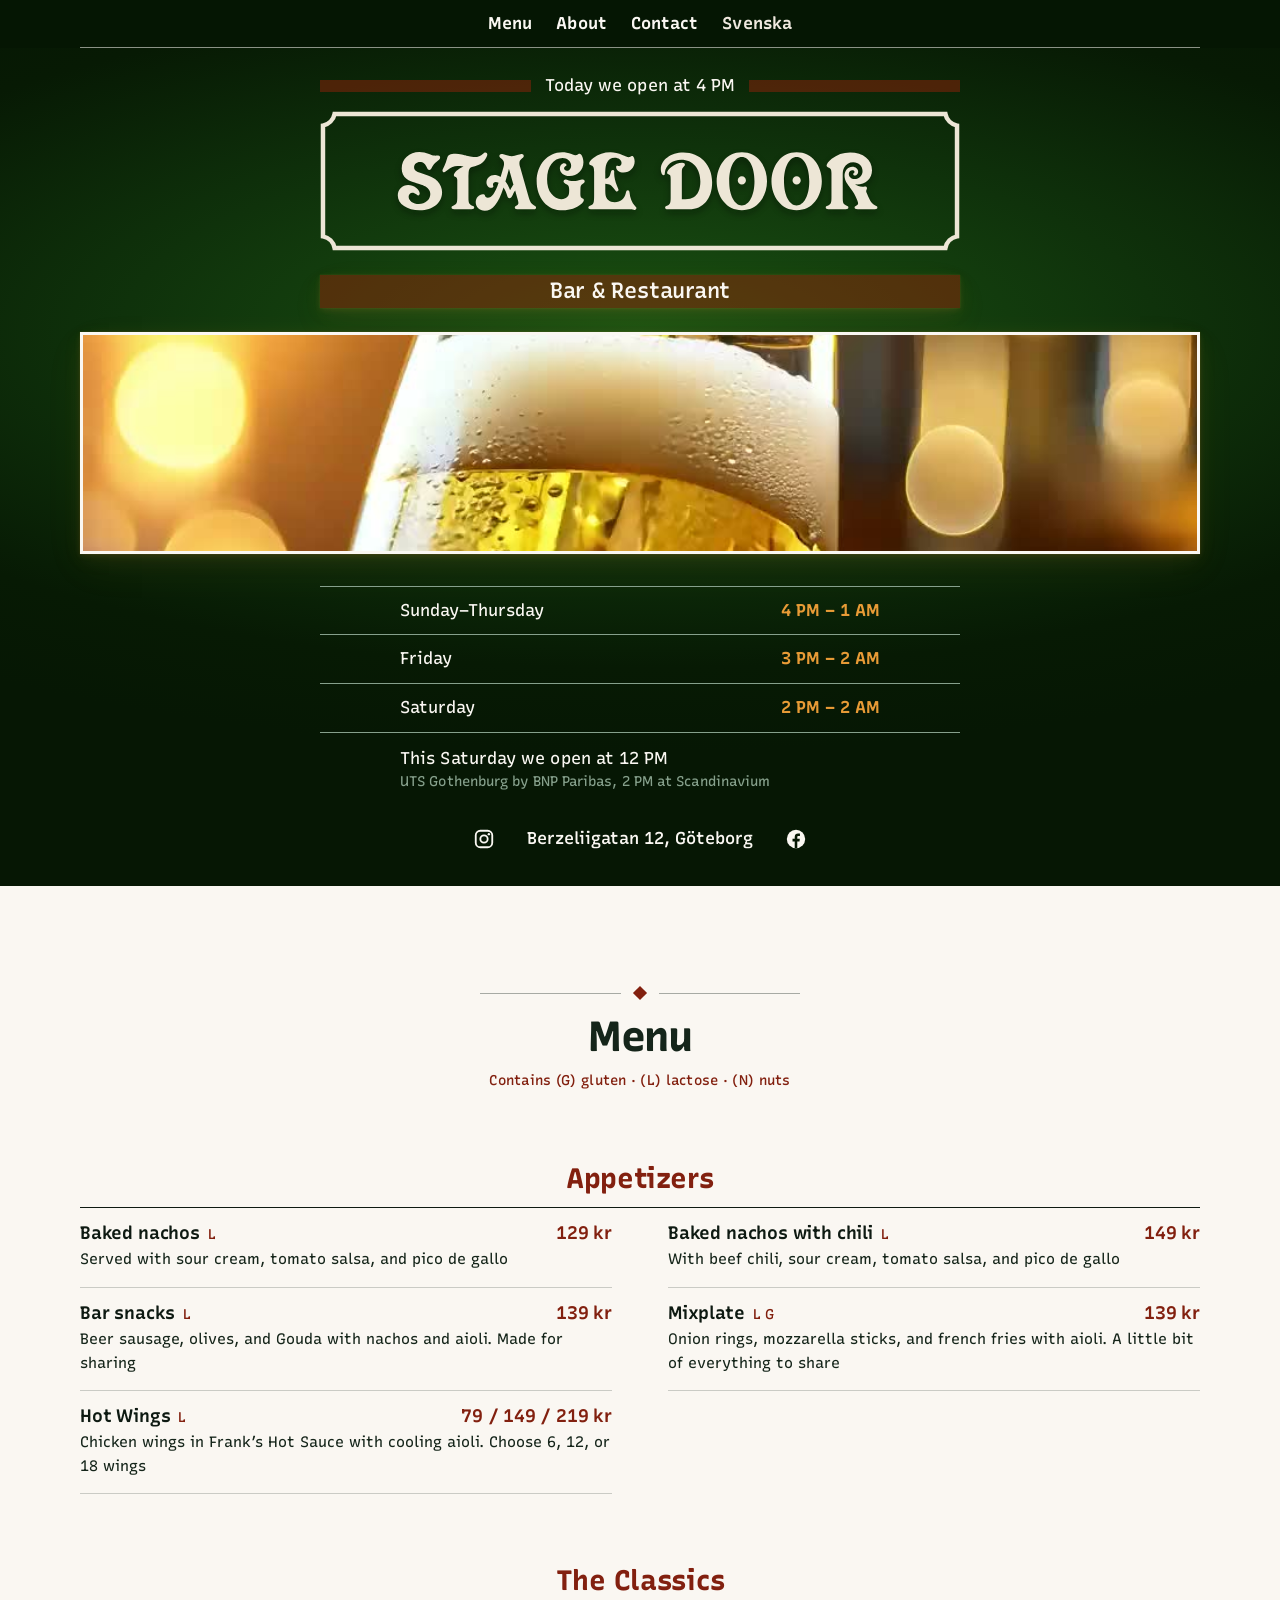
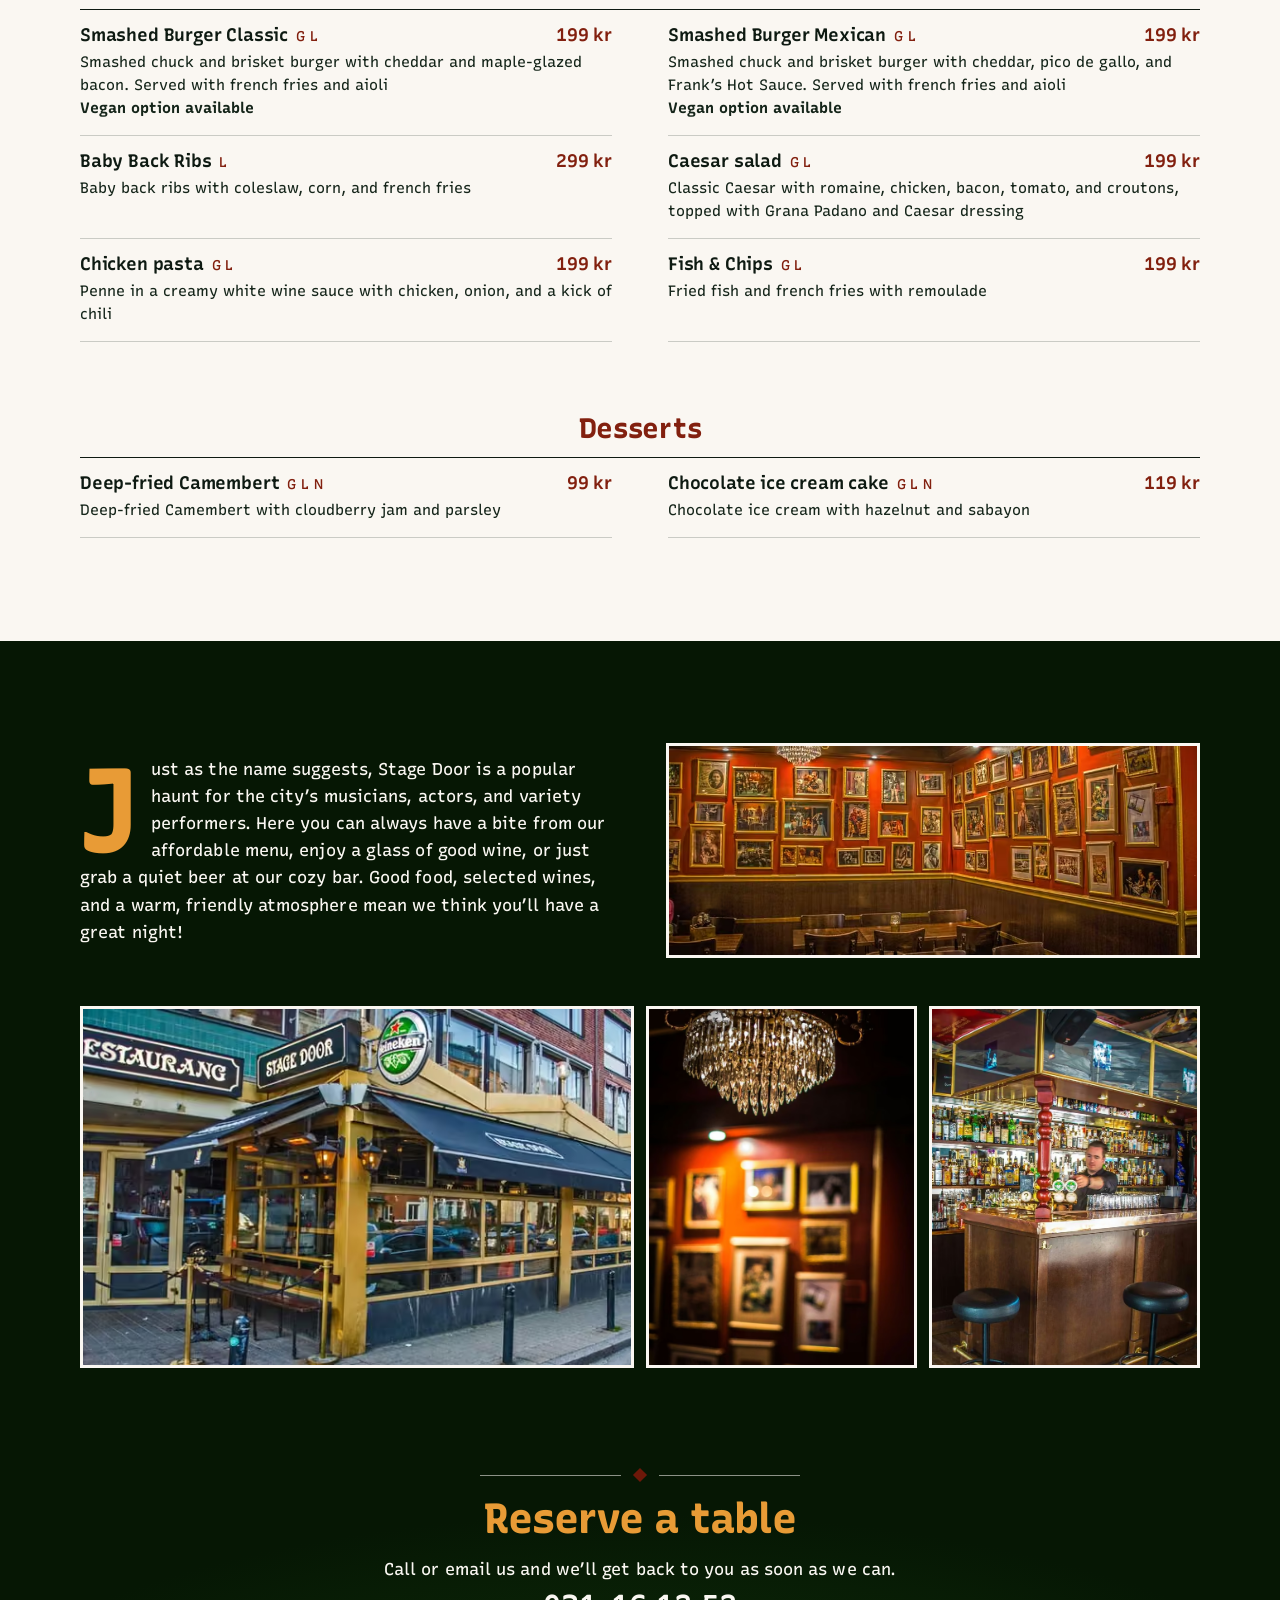
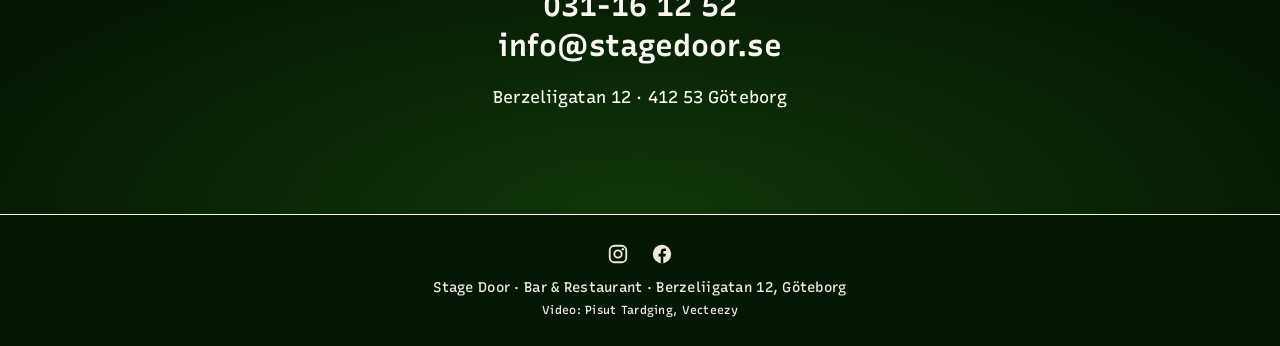
==== en.html @ 1620e903 "Engelsk version, fast menyrad och menyändringar - en.html på amerikansk engelska, byggd från index.h" ====
<!doctype html>
<html lang="en">
<head>
<meta charset="utf-8">
<meta name="viewport" content="width=device-width, initial-scale=1">
<title>Stage Door – Bar & restaurant on Berzeliigatan 12, Gothenburg</title>
<meta name="description" content="Bar and restaurant on Berzeliigatan 12 in Gothenburg. Good food from an affordable menu, selected wines, and a quiet beer at the bar. Open every day, earlier during major events.">
<link rel="canonical" href="https://joachimjohansson.github.io/stage/en.html">
<link rel="alternate" hreflang="sv" href="https://joachimjohansson.github.io/stage/">
<link rel="alternate" hreflang="en" href="https://joachimjohansson.github.io/stage/en.html">
<meta name="theme-color" content="#061704">
<link rel="icon" type="image/png" sizes="32x32" href="ikoner/favicon-32.png">
<link rel="icon" type="image/png" sizes="48x48" href="ikoner/favicon-48.png">
<link rel="apple-touch-icon" href="ikoner/apple-touch-icon.png">
<link rel="manifest" href="site.webmanifest">
<meta property="og:type" content="website">
<meta property="og:locale" content="en_US">
<meta property="og:site_name" content="Stage Door">
<meta property="og:title" content="Stage Door – Bar & restaurant on Berzeliigatan 12, Gothenburg">
<meta property="og:description" content="Good food, selected wines, and a warm, friendly atmosphere. Open every day.">
<meta property="og:url" content="https://joachimjohansson.github.io/stage/en.html">
<meta property="og:image" content="https://joachimjohansson.github.io/stage/original/bilder/untitled-hdr2.jpg">
<meta property="og:image:width" content="1200">
<meta property="og:image:height" content="476">
<meta name="twitter:card" content="summary_large_image">
<script type="application/ld+json">
{"@context":"https://schema.org","@type":["BarOrPub","Restaurant"],"name":"Stage Door","url":"https://joachimjohansson.github.io/stage/","image":"https://joachimjohansson.github.io/stage/original/bilder/untitled-hdr2.jpg","telephone":"+46 31 16 12 52","sameAs":["https://www.instagram.com/stagedoorgbg/","https://www.facebook.com/profile.php?id=100066785814787"],"email":"info@stagedoor.se","hasMenu":"https://joachimjohansson.github.io/stage/#meny","acceptsReservations":true,
"address":{"@type":"PostalAddress","streetAddress":"Berzeliigatan 12","postalCode":"412 53","addressLocality":"Göteborg","addressCountry":"SE"},
"openingHoursSpecification":[{"@type":"OpeningHoursSpecification","dayOfWeek":["Sunday","Monday","Tuesday","Wednesday","Thursday"],"opens":"16:00","closes":"01:00"},{"@type":"OpeningHoursSpecification","dayOfWeek":"Friday","opens":"15:00","closes":"02:00"},{"@type":"OpeningHoursSpecification","dayOfWeek":"Saturday","opens":"14:00","closes":"02:00"}]}
</script>
<link rel="preconnect" href="https://fonts.googleapis.com">
<link rel="preconnect" href="https://fonts.gstatic.com" crossorigin>
<link href="https://fonts.googleapis.com/css2?family=Recursive:slnt,wght,CASL@-15..0,300..1000,0..1&display=swap" rel="stylesheet">
<link rel="stylesheet" href="style.css">
</head>
<body>
<header class="topp"><div class="wrap"><nav aria-label="Main menu"><a href="#meny">Menu</a><a href="#scenen">About</a><a href="#kassan">Contact</a><a class="sprak" href="./" lang="sv" hreflang="sv">Svenska</a></nav></div></header>
<main>
  <div class="poster">
    <div class="bubblor" aria-hidden="true"></div>
    <div class="wrap">
      <p class="tonight" id="tonight" role="status">Open tonight</p>
      <h1 class="logo"><svg viewBox="0 0 430 94" role="img" aria-label="Stage Door"><!-- Ramen ritad efter originalets mått: 3 px linje, 2 px in från kanten, hörnen urgröpta med radie 10 från hörnpunkten. Orden står på originalets x-lägen 51 och 229. --><defs><filter id="logo-mjuk" x="-20%" y="-40%" width="140%" height="180%"><feGaussianBlur stdDeviation="2.5"/></filter><path id="logo-ram" d="M9.8 2H420.2A10 10 0 0 0 428 9.8V84.2A10 10 0 0 0 420.2 92H9.8A10 10 0 0 0 2 84.2V9.8A10 10 0 0 0 9.8 2Z"/><path id="logo-bokstaver" d="M82.03 54.64C82.03 51.83 80.94 49.14 78.99 47.13C77.21 45.3 75.09 44.09 71.07 42.83L67.23 41.57C64.25 40.59 63.22 39.62 63.22 37.84C63.22 35.83 64.88 34.29 67.06 34.29C69.41 34.29 70.84 35.55 72.05 38.53C72.39 39.33 72.74 39.56 73.48 39.56C74.17 39.56 74.46 39.33 74.91 38.53C75.89 36.46 76.86 35.2 78.36 34.06L79.96 32.74C80.48 32.28 80.71 31.88 80.71 31.36C80.71 30.5 80.19 29.93 79.45 29.93C79.22 29.93 78.87 29.98 78.53 29.98C78.13 30.04 77.78 30.04 77.44 30.04C76.12 30.04 76 30.04 73.25 28.95C71.24 28.15 68.84 27.63 66.77 27.63C60 27.63 54.9 32.34 54.9 38.59C54.9 41.51 55.93 43.86 58.05 45.53C59.43 46.62 61.21 47.42 64.94 48.51C68.38 49.48 69.75 50.06 71.19 50.92C73.02 52.06 74.11 53.78 74.11 55.73C74.11 59.46 70.67 62.5 66.43 62.5C62.58 62.5 59.55 60.32 59.55 57.57C59.55 56.08 60.63 54.87 62.07 54.87C62.93 54.87 63.85 55.28 64.71 55.91C65.68 56.65 65.74 56.71 66.08 56.71C66.6 56.71 67 56.19 67 55.5C67 52.75 62.99 49.77 59.26 49.77C55.3 49.77 52.26 52.81 52.26 56.82C52.26 62.56 58.51 66.75 67.12 66.75C75.89 66.75 82.03 61.76 82.03 54.64ZM96.42 37.21C92.64 38.93 89.94 41.34 89.94 43.12C89.94 43.69 90.17 43.92 90.8 44.15C91.83 44.49 92.23 45.12 92.23 46.5V57.34C92.23 62.1 92.01 62.56 89.2 63.82C88.62 64.05 88.39 64.34 88.39 64.91C88.39 65.66 88.91 66 90.17 66H101.75C103.07 66 103.59 65.66 103.59 64.91C103.59 64.34 103.36 64.05 102.79 63.82C100.09 62.62 99.75 62.04 99.75 58.09V57.34V46.62C99.75 46.27 99.75 45.81 99.75 45.18C99.75 43.58 99.75 42.89 99.8 42.26C99.86 40.36 100.15 39.22 100.72 38.53C101.24 37.9 101.41 37.84 104.51 36.92C107.15 36.18 108.87 35.09 110.36 33.37C111.56 31.88 112.42 30.21 112.42 29.18C112.42 28.44 111.85 27.86 111.05 27.86C110.59 27.86 110.24 28.09 109.55 28.72C107.95 30.27 106.17 30.96 103.93 30.96C102.73 30.96 101.53 30.73 99.4 30.21C96.48 29.47 95.91 29.35 95.22 29.18C93.78 28.89 92.46 28.78 91.14 28.78C87.3 28.78 86.1 29.41 85.41 31.82C84.89 33.71 84.32 35.26 83.63 36.81C82.43 39.39 82.31 39.62 82.31 40.08C82.31 40.65 82.83 41.17 83.4 41.17C83.69 41.17 84.03 41 84.38 40.71L85.75 39.56C87.88 37.73 90.06 36.87 92.29 36.87C93.61 36.87 94.99 36.98 96.42 37.21ZM123.32 51.32C124.41 52.98 125.27 54.87 125.84 57.05C126.13 58.14 126.59 58.54 127.45 58.54C128.14 58.54 128.65 58.2 129 57.34L129.57 56.19C130.03 55.05 130.43 54.36 131.12 53.38L133.07 60.32C133.18 60.84 133.3 61.47 133.3 61.87C133.3 62.62 132.9 63.13 132.15 63.53C131.12 64.05 130.89 64.28 130.89 64.91C130.89 65.71 131.35 66 132.44 66H143.16H143.68C144.82 65.94 145.17 65.66 145.17 64.8C145.17 64.22 144.94 63.99 144.19 63.59C142.01 62.56 141.15 61.35 140.18 57.86L134.5 37.84C134.1 36.46 133.99 35.72 133.99 35.03C133.99 33.77 134.5 32.85 135.82 31.76C136.68 31.07 136.91 30.67 136.91 30.16C136.91 29.41 136.34 28.84 135.53 28.84C134.96 28.84 134.67 28.95 133.07 29.47C131.4 30.04 130.09 30.33 128.88 30.33C127.79 30.33 126.01 29.98 124.87 29.64L123.2 29.07C122.8 28.95 122.34 28.84 122 28.84C121.2 28.84 120.51 29.47 120.51 30.21C120.51 30.73 120.79 31.13 121.6 31.76C123.09 32.97 123.66 33.88 123.66 35.38C123.66 36.64 123.26 38.13 121.48 43.81L121.37 44.32C119.76 43.29 118.62 42.95 117.18 42.95C114.2 42.95 111.85 45.18 111.85 47.99C111.85 50 113.22 51.55 114.95 51.55C115.81 51.55 116.49 51.2 116.49 50.69C116.49 50.57 116.49 50.46 116.44 50.29C116.21 49.66 116.21 49.6 116.21 49.31C116.21 48.39 117.01 47.65 118.04 47.65C118.73 47.65 119.25 47.82 119.99 48.16C117.64 55.16 115.4 58.26 112.71 58.26C111.85 58.26 111.22 57.86 110.93 57.11L110.76 56.54C110.59 56.08 110.13 55.85 109.44 55.85C106.74 55.85 104.62 58.32 104.62 61.35C104.62 64.62 107.15 67.03 110.7 67.03C115.81 67.03 119.88 62.1 123.15 51.83ZM129.97 49.48C129.11 50.57 128.77 51.15 127.96 52.81L127.73 53.27C126.59 50.4 125.9 49.08 124.58 47.42C124.81 46.62 124.87 46.27 125.38 44.49L126.07 42.09L126.76 39.68C126.76 39.62 126.82 39.33 126.93 38.82ZM174.99 51.95C174.99 50.52 175.33 49.77 176.37 49.02L177.28 48.34C177.63 48.11 177.86 47.65 177.86 47.3C177.86 46.62 177.28 46.04 176.6 46.04C176.25 46.04 175.79 46.1 175.22 46.27C173.33 46.9 172.07 47.07 170.52 47.07C169.31 47.07 168.17 46.96 167.13 46.62C166.16 46.27 165.36 46.1 164.95 46.1C164.27 46.1 163.64 46.73 163.64 47.42C163.64 47.99 163.98 48.39 164.84 48.8C167.02 49.77 167.42 50.46 167.42 53.04C167.42 55.1 167.25 56.14 166.67 57.05C165.87 58.32 164.04 59.23 162.03 59.23C159.68 59.23 157.27 57.91 155.49 55.62C153.48 53.15 152.57 49.94 152.57 45.81C152.57 37.55 156.93 31.65 162.95 31.65C166.16 31.65 168.74 33.94 168.74 36.75C168.74 38.64 167.48 40.14 165.93 40.14C164.84 40.14 163.98 39.45 163.98 38.47C163.98 37.96 164.27 37.5 164.84 37.15C165.47 36.81 165.59 36.64 165.59 36.24C165.59 35.6 164.95 35.09 164.09 35.09C162.49 35.09 161.17 36.69 161.17 38.59C161.17 41.57 163.92 43.69 167.65 43.69C172.93 43.69 177 39.62 177 34.4C177 31.59 175.68 28.67 174.42 28.67C174.02 28.67 173.96 28.67 173.21 29.18C172.75 29.53 172.18 29.7 171.66 29.7C171.21 29.7 170.98 29.64 168.97 28.89C166.85 28.03 164.78 27.69 162.72 27.69C152.97 27.69 145.57 36.06 145.57 47.19C145.57 52.64 147.29 57.63 150.39 61.24C153.6 64.91 157.79 66.75 163.18 66.75C167.94 66.75 172.41 65.25 175.28 62.73C176.54 61.58 177.28 60.55 177.28 59.75C177.28 59.35 177.06 59.12 176.54 58.83C175.22 58.2 174.93 57.63 174.93 55.45ZM191.68 48.85C194.66 49.08 195.92 49.83 197.7 52.41C198.73 53.9 198.85 54.07 199.42 54.07C200.05 54.07 200.57 53.61 200.57 52.98C200.57 52.75 200.45 52.47 200.34 52.18L199.59 50.46C198.39 47.59 197.59 44.09 197.64 41.63L197.7 40.77C197.7 40.08 197.36 39.68 196.73 39.68C196.04 39.68 195.64 40.14 195.41 41.17C194.66 44.32 193.8 45.24 191.68 45.47V42.2C191.68 38.36 191.97 36.41 192.71 34.86C193.74 32.68 195.58 31.48 197.99 31.48C200.63 31.48 202.58 32.97 202.58 34.97C202.58 36.12 201.89 37.04 200.91 37.04C200.8 37.04 200.63 36.98 200.51 36.98L200 36.81C199.88 36.75 199.77 36.75 199.71 36.75C199.25 36.75 198.96 37.1 198.96 37.61C198.96 39.68 201.26 41.4 203.9 41.4C208.08 41.4 211.41 38.13 211.41 34C211.41 31.93 210.66 30.16 209.74 30.16C209.63 30.16 209.46 30.16 209.4 30.21L208.83 30.56C208.37 30.84 207.79 31.02 207.16 31.02C206.48 31.02 206.3 30.96 203.55 29.81C200.05 28.26 197.99 27.75 195.18 27.75C190.93 27.75 186.86 29.07 183.65 31.53C181.82 32.97 180.84 34.23 180.84 35.26C180.84 35.78 181.07 36.06 181.7 36.24C183.71 36.92 184.17 37.78 184.17 41V56.37C184.17 61.76 183.88 62.56 181.76 63.42C180.55 63.94 180.32 64.16 180.32 64.85C180.32 65.66 180.78 66 181.93 66H206.82H207.57C209.06 66 209.86 66.11 210.83 66.4C211.06 66.52 211.29 66.52 211.47 66.52C212.04 66.52 212.61 65.89 212.61 65.25C212.61 64.8 212.44 64.57 211.52 63.59C209.57 61.58 208.31 58.37 207.97 54.7C207.85 53.78 207.51 53.33 206.82 53.33C206.13 53.33 205.79 53.78 205.44 55.28C204.53 59.18 202 61.24 198.05 61.24C194.38 61.24 192.14 59.29 191.79 55.91C191.74 55.16 191.68 53.78 191.68 53.15ZM243.11 59.29V41.22C243.11 38.93 243.34 38.3 244.48 37.21C245 36.75 245.17 36.46 245.17 36.06C245.17 35.32 244.48 34.8 243.34 34.8C241.04 34.8 238.41 35.83 236.11 37.67C234.33 39.05 233.19 40.59 233.19 41.51C233.19 42.03 233.47 42.31 234.39 42.66C235.42 43.06 235.6 43.52 235.6 45.93V58.37C235.6 61.99 235.14 62.79 232.73 63.76C232.1 63.99 231.87 64.34 231.87 64.85C231.87 65.77 232.21 66 233.7 66H248.1C257.45 66 263.47 58.89 263.47 47.82C263.47 36.29 255.38 27.92 244.14 27.92C235.65 27.92 229 32.91 229 39.16C229 41.34 229.86 43.12 230.84 43.12C231.29 43.12 231.58 42.83 231.64 42.31L231.75 41.22C232.21 36.29 236.86 32.68 242.76 32.68C250.51 32.68 255.55 38.53 255.55 47.42C255.55 52.52 253.95 56.25 251.02 58.03C249.59 58.89 247.93 59.29 245.52 59.29ZM266.51 47.19C266.51 52.18 268.11 57.05 270.98 60.67C274.13 64.68 278.21 66.63 283.43 66.63C288.7 66.63 292.77 64.68 295.93 60.67C298.74 57.05 300.34 52.18 300.34 47.19C300.34 42.2 298.74 37.33 295.93 33.77C292.77 29.7 288.7 27.75 283.43 27.75C278.21 27.75 274.13 29.7 270.98 33.77C268.11 37.33 266.51 42.2 266.51 47.19ZM274.94 47.19C274.94 37.78 278.49 30.96 283.43 30.96C288.36 30.96 291.91 37.78 291.91 47.19C291.91 56.65 288.36 63.42 283.43 63.42C278.49 63.42 274.94 56.59 274.94 47.19ZM286.18 46.62C286.18 45.07 284.97 43.81 283.43 43.81C281.88 43.81 280.67 45.07 280.67 46.62C280.67 48.11 281.88 49.31 283.43 49.31C284.97 49.31 286.18 48.11 286.18 46.62ZM303.33 47.19C303.33 52.18 304.93 57.05 307.8 60.67C310.95 64.68 315.02 66.63 320.24 66.63C325.52 66.63 329.59 64.68 332.75 60.67C335.56 57.05 337.16 52.18 337.16 47.19C337.16 42.2 335.56 37.33 332.75 33.77C329.59 29.7 325.52 27.75 320.24 27.75C315.02 27.75 310.95 29.7 307.8 33.77C304.93 37.33 303.33 42.2 303.33 47.19ZM311.76 47.19C311.76 37.78 315.31 30.96 320.24 30.96C325.18 30.96 328.73 37.78 328.73 47.19C328.73 56.65 325.18 63.42 320.24 63.42C315.31 63.42 311.76 56.59 311.76 47.19ZM323 46.62C323 45.07 321.79 43.81 320.24 43.81C318.7 43.81 317.49 45.07 317.49 46.62C317.49 48.11 318.7 49.31 320.24 49.31C321.79 49.31 323 48.11 323 46.62ZM359.53 49.25C360.04 49.31 360.39 49.31 360.68 49.31C366.64 49.31 370.88 45.3 370.88 39.73C370.88 32.68 364.98 27.8 356.2 27.8C351.38 27.8 347.26 29.24 343.81 32.16C341.64 34 340.37 35.66 340.37 36.69C340.37 37.33 340.66 37.61 341.46 37.9C343.18 38.41 343.64 39.22 343.64 41.97V57.4C343.64 62.1 343.41 62.56 340.55 63.82C339.97 64.05 339.8 64.34 339.8 64.91C339.8 65.66 340.32 66 341.58 66H353.22C354.54 66 355 65.66 355 64.91C355 64.34 354.83 64.05 354.25 63.82C351.38 62.56 351.21 62.1 351.21 57.34V42.89C351.21 40.65 351.44 39.33 352.13 38.07C353.28 35.78 355.57 34.4 358.27 34.4C361.94 34.4 364.52 36.87 364.52 40.31C364.52 43.4 362.22 45.76 359.18 45.76C356.95 45.76 355.28 44.32 355.28 42.37C355.28 41 356.37 39.85 357.75 39.85C358.55 39.85 359.13 40.31 359.13 41C359.13 41.28 359.07 41.34 358.67 41.68C358.38 41.91 358.27 42.14 358.27 42.43C358.27 42.89 358.78 43.29 359.47 43.29C360.62 43.29 361.59 42.2 361.59 40.82C361.59 38.87 359.87 37.38 357.69 37.38C354.71 37.38 352.42 40.02 352.42 43.4C352.42 44.78 352.7 46.16 353.45 47.59C353.91 48.57 354.25 49.02 356.26 51.66C358.5 54.53 359.59 56.42 360.9 59.81C361.36 61.01 361.54 61.53 361.54 61.99C361.54 62.73 361.08 63.25 360.16 63.65C359.41 64.05 359.18 64.34 359.18 64.85C359.18 65.71 359.7 66 361.31 66H372.32H372.83C374.04 66 374.5 65.66 374.5 64.85C374.5 64.39 374.27 63.99 373.81 63.82L373.06 63.48C370.83 62.5 369.68 60.84 367.56 55.68C367.1 54.59 366.98 54.24 366.98 53.9C366.98 53.61 367.04 53.44 367.27 52.81C367.44 52.35 367.5 52.06 367.5 51.83C367.5 51.2 367.1 50.8 366.35 50.8C366.12 50.8 365.78 50.8 365.38 50.86C364.98 50.86 364.63 50.92 364.35 50.92C362.51 50.92 360.73 50.29 359.53 49.25Z"/><clipPath id="logo-inom"><use href="#logo-ram"/></clipPath></defs><!-- En svag skugga under bokstäverna, innanför ramen. STAGE DOOR är ritade former ur VictorianStd (x 51 och 229, baslinje 66, 57,35 px, med typsnittets kerning), inte text: Safari på iPhone tappade mellanrummet när orden var text --><g clip-path="url(#logo-inom)"><use href="#logo-bokstaver" fill="#020a03" opacity=".35" filter="url(#logo-mjuk)" transform="translate(0 2.5)"/></g><use href="#logo-ram" fill="none" stroke="#EDE6D6" stroke-width="3"/><use href="#logo-bokstaver" fill="#EDE6D6"/></svg></h1>
      <p class="band">Bar & Restaurant</p>
      <div class="photo">
        <video muted loop playsinline preload="auto" poster="bilder/hallning-loop.jpg" src="bilder/hallning-loop.mp4" aria-label="Beer being poured into a glass"></video>
      </div>
      <div class="tider">
      <div class="bill">
        <div data-days="0 1 2 3 4"><small>Sunday–Thursday</small><b>4 PM – 1 AM</b></div>
        <div data-days="5"><small>Friday</small><b>3 PM – 2 AM</b></div>
        <div data-days="6"><small>Saturday</small><b>2 PM – 2 AM</b></div>
      </div>
      <p class="early" id="early">We also open earlier during major events.</p>
      </div>
      <p class="address"><span class="sociala"><a href="https://www.instagram.com/stagedoorgbg/" aria-label="Stage Door on Instagram"><svg viewBox="0 0 24 24" aria-hidden="true"><rect x="3" y="3" width="18" height="18" rx="5" fill="none" stroke="currentColor" stroke-width="2"/><circle cx="12" cy="12" r="4" fill="none" stroke="currentColor" stroke-width="2"/><circle cx="17.3" cy="6.7" r="1.3" fill="currentColor"/></svg></a></span><a href="https://www.google.com/maps/search/?api=1&amp;query=Berzeliigatan+12+G%C3%B6teborg">Berzeliigatan 12, Göteborg</a><span class="sociala"><a href="https://www.facebook.com/profile.php?id=100066785814787" aria-label="Stage Door on Facebook"><svg viewBox="0 0 24 24" aria-hidden="true"><circle cx="12" cy="12" r="10" fill="currentColor"/><path d="M13.4 21.9v-7.3h2.4l.4-2.8h-2.8V10c0-.8.2-1.4 1.4-1.4h1.5V6.1c-.3 0-1.1-.1-2.1-.1-2.1 0-3.6 1.3-3.6 3.7v2.1H8.2v2.8h2.4v7.2" fill="var(--flaska)"/></svg></a></span></p>
    </div>
  </div>

  <section id="meny" class="programme">
    <div class="wrap">
      <div class="title">
        <div class="ornament"><span></span></div>
        <h2>Menu</h2>
        <p>Contains (G) gluten · (L) lactose · (N) nuts</p>
      </div>
      <div id="matsedel">
        <div class="act"><h3>Appetizers</h3><div class="cols">
          <div class="dish"><div class="dish-head"><b>Baked nachos<em>L</em></b><span class="price">129 kr</span></div>
            <p>Served with sour cream, tomato salsa, and pico de gallo</p></div>
          <div class="dish"><div class="dish-head"><b>Baked nachos with chili<em>L</em></b><span class="price">149 kr</span></div>
            <p>With beef chili, sour cream, tomato salsa, and pico de gallo</p></div>
          <div class="dish"><div class="dish-head"><b>Bar snacks<em>L</em></b><span class="price">139 kr</span></div>
            <p>Beer sausage, olives, and Gouda with nachos and aioli. Made for sharing</p></div>
          <div class="dish"><div class="dish-head"><b>Mixplate<em>L G</em></b><span class="price">139 kr</span></div>
            <p>Onion rings, mozzarella sticks, and french fries with aioli. A little bit of everything to share</p></div>
          <div class="dish"><div class="dish-head"><b>Hot Wings<em>L</em></b><span class="price">79 / 149 / 219 kr</span></div>
            <p>Chicken wings in Frank’s Hot Sauce with cooling aioli. Choose 6, 12, or 18 wings</p></div>
        </div></div>
        <div class="act"><h3>The Classics</h3><div class="cols">
          <div class="dish"><div class="dish-head"><b>Smashed Burger Classic<em>G L</em></b><span class="price">199 kr</span></div>
            <p>Smashed chuck and brisket burger with cheddar and maple-glazed bacon. Served with french fries and aioli<br><strong>Vegan option available</strong></p></div>
          <div class="dish"><div class="dish-head"><b>Smashed Burger Mexican<em>G L</em></b><span class="price">199 kr</span></div>
            <p>Smashed chuck and brisket burger with cheddar, pico de gallo, and Frank’s Hot Sauce. Served with french fries and aioli<br><strong>Vegan option available</strong></p></div>
          <div class="dish"><div class="dish-head"><b>Baby Back Ribs<em>L</em></b><span class="price">299 kr</span></div>
            <p>Baby back ribs with coleslaw, corn, and french fries</p></div>
          <div class="dish"><div class="dish-head"><b>Caesar salad<em>G L</em></b><span class="price">199 kr</span></div>
            <p>Classic Caesar with romaine, chicken, bacon, tomato, and croutons, topped with Grana Padano and Caesar dressing</p></div>
          <div class="dish"><div class="dish-head"><b>Chicken pasta<em>G L</em></b><span class="price">199 kr</span></div>
            <p>Penne in a creamy white wine sauce with chicken, onion, and a kick of chili</p></div>
          <div class="dish"><div class="dish-head"><b>Fish &amp; Chips<em>G L</em></b><span class="price">199 kr</span></div>
            <p>Fried fish and french fries with remoulade</p></div>
        </div></div>
        <div class="act"><h3>Desserts</h3><div class="cols">
          <div class="dish"><div class="dish-head"><b>Deep-fried Camembert<em>G L N</em></b><span class="price">99 kr</span></div>
            <p>Deep-fried Camembert with cloudberry jam and parsley</p></div>
          <div class="dish"><div class="dish-head"><b>Chocolate ice cream cake<em>G L N</em></b><span class="price">119 kr</span></div>
            <p>Chocolate ice cream with hazelnut and sabayon</p></div>
        </div></div>
      </div>
    </div>
  </section>

  <section id="scenen">
    <div class="wrap about">
      <p>Just as the name suggests, Stage Door is a popular haunt for the city’s musicians, actors, and variety performers. Here you can always have a bite from our affordable menu, enjoy a glass of good wine, or just grab a quiet beer at our cozy bar. Good food, selected wines, and a warm, friendly atmosphere mean we think you’ll have a great night!</p>
      <picture><source srcset="bilder/untitled-hdr2-800.avif 800w, bilder/untitled-hdr2.avif 1200w" sizes="(min-width:761px) 50vw, 100vw" type="image/avif"><img src="original/bilder/untitled-hdr2.jpg" alt="The dining room at Stage Door, with walls full of framed artist portraits" width="1200" height="476" loading="lazy" decoding="async"></picture>
    </div>
    <div class="wrap gallery" style="margin-top:clamp(28px,4vw,48px)">
      <picture><source srcset="bilder/untitled-panorama2-800.avif 800w, bilder/untitled-panorama2.avif 1200w" sizes="(min-width:761px) 50vw, 100vw" type="image/avif"><img src="original/bilder/untitled-panorama2.jpg" alt="The front with outdoor seating on Berzeliigatan" width="1200" height="563" loading="lazy" decoding="async"></picture>
      <picture><source srcset="bilder/dsc-7310.avif" type="image/avif"><img src="original/bilder/dsc-7310.jpg" alt="Crystal chandelier in front of the portrait wall" width="1067" height="1600" loading="lazy" decoding="async"></picture>
      <picture><source srcset="bilder/dsc-7087.avif" type="image/avif"><img src="original/bilder/dsc-7087.jpg" alt="The bar counter with bar stools" width="820" height="1600" loading="lazy" decoding="async"></picture>
    </div>
  </section>

  <!-- Kranen är gömd tills öllistan finns -->
  <section id="kranen" hidden>
    <div class="wrap taps">
      <div class="blank">
        <span class="tag caps">Placeholder – beer list from Stage Door</span>
        <h2 style="font-family:var(--f);font-size:var(--size-h2);font-weight:var(--w-h2);line-height:1;letter-spacing:var(--t-h2);margin-bottom:12px">On tap</h2>
        <ol aria-label="Beer list not yet available"><li>Tap 1</li><li>Tap 2</li><li>Tap 3</li><li>Tap 4</li></ol>
      </div>
      <picture><source srcset="bilder/dsc-7286.avif" type="image/avif"><img src="original/bilder/dsc-7286.jpg" alt="Brass beer taps" width="1200" height="800" loading="lazy" decoding="async"></picture>
    </div>
  </section>

  <section id="kassan" class="boxoffice">
    <div class="wrap">
      <div class="ornament"><span></span></div>
      <h2 style="font-family:var(--f);font-size:var(--size-h1);font-weight:var(--w-h1);line-height:1;letter-spacing:var(--t-h1);color:var(--gold-light)">Reserve a table</h2>
      <p style="margin-top:16px">Call or email us and we’ll get back to you as soon as we can.</p>
      <a class="big" href="tel:+4631161252">031-16 12 52</a>
      <a class="big" href="mailto:info@stagedoor.se">info@stagedoor.se</a>
      <p style="margin-top:20px"><a class="addr" href="https://www.google.com/maps/search/?api=1&amp;query=Berzeliigatan+12+G%C3%B6teborg">Berzeliigatan 12 · 412 53 Göteborg</a></p>
    </div>
  </section>
</main>
<footer><div class="wrap"><span class="sociala"><a href="https://www.instagram.com/stagedoorgbg/" aria-label="Stage Door on Instagram"><svg viewBox="0 0 24 24" aria-hidden="true"><rect x="3" y="3" width="18" height="18" rx="5" fill="none" stroke="currentColor" stroke-width="2"/><circle cx="12" cy="12" r="4" fill="none" stroke="currentColor" stroke-width="2"/><circle cx="17.3" cy="6.7" r="1.3" fill="currentColor"/></svg></a><a href="https://www.facebook.com/profile.php?id=100066785814787" aria-label="Stage Door on Facebook"><svg viewBox="0 0 24 24" aria-hidden="true"><circle cx="12" cy="12" r="10" fill="currentColor"/><path d="M13.4 21.9v-7.3h2.4l.4-2.8h-2.8V10c0-.8.2-1.4 1.4-1.4h1.5V6.1c-.3 0-1.1-.1-2.1-.1-2.1 0-3.6 1.3-3.6 3.7v2.1H8.2v2.8h2.4v7.2" fill="var(--flaska)"/></svg></a></span>Stage Door · Bar & Restaurant · Berzeliigatan 12, Göteborg<br><small>Video: <a href="https://www.vecteezy.com/video/47658512-pouring-beer-with-foamy-head-in-glass">Pisut Tardging, Vecteezy</a></small></div></footer>

<script src="oppet.js"></script>
<script>
let events = [];
const earlyDefault = early.textContent;
// Texterna som skrivs av skriptet, på sidans språk
// Engelska tider i amerikanskt 12-timmarsformat: "13" blir "1 PM", "15:15" blir "3:15 PM"
const ampm = t => { const [h, m] = String(t).split(":"), n = +h % 24; return `${n % 12 || 12}${m && m !== "00" ? ":" + m : ""} ${n < 12 ? "AM" : "PM"}`; };
const T = document.documentElement.lang === "en" ? {
  dag: (d, v) => d === 0 ? "Today" : d === 1 ? "Tomorrow" : `This ${["Sunday", "Monday", "Tuesday", "Wednesday", "Thursday", "Friday", "Saturday"][v]}`,
  oppnar: (dag, h) => `${dag} we open at ${ampm(h)}`,
  oppetFran: h => `Today we're open from ${ampm(h)}`,
  tidigareIdag: "We open early today",
  evenemang: (titel, tid) => `${titel.replace(" - ", " vs ")}, ${ampm(tid)} at Scandinavium`,
  stanger: h => `Tonight we close at ${ampm(h)}`,
  oppnarIdag: h => `Today we open at ${ampm(h)}`,
  intervall: (o, c) => `${ampm(o)} – ${ampm(c)}`,
} : {
  dag: (d, v) => d === 0 ? "Idag" : d === 1 ? "I morgon" : `Nu på ${["söndag", "måndag", "tisdag", "onsdag", "torsdag", "fredag", "lördag"][v]}`,
  oppnar: (dag, h) => `${dag} öppnar vi klockan ${h}`,
  oppetFran: h => `Idag har vi öppet från ${h}`,
  tidigareIdag: "Vi öppnar tidigare idag",
  evenemang: (titel, tid) => `${titel.replace(" - ", " mot ")}, ${tid.replace(":", ".")} på Scandinavium`,
  stanger: h => `Ikväll stänger vi klockan ${h}`,
  oppnarIdag: h => `Idag öppnar vi klockan ${h}`,
  intervall: (o, c) => `${o}-${c}`,
};
function tick() {
  const s = stageStatus(new Date(), events);
  // Nästa tidiga öppning inom en vecka med anledningen under; annars den allmänna meningen
  const tidig = stageNextEarly(new Date(), events), idagTidig = tidig && tidig.dagar === 0;
  if (tidig) {
    const rad = document.createElement("span"), varfor = document.createElement("small");
    // På själva dagen står öppningstiden redan högst upp, så raden säger något annat
    rad.textContent = !idagTidig ? T.oppnar(T.dag(tidig.dagar, tidig.veckodag), tidig.opens)
      : s.open && s.day === new Date().getDay() ? T.oppetFran(tidig.opens) : T.tidigareIdag;
    varfor.textContent = T.evenemang(tidig.event.title, tidig.event.time);
    early.replaceChildren(rad, varfor);
  } else early.textContent = earlyDefault;
  // Stängningstiden ligger alltid efter midnatt, så "ikväll" gäller även efter tolv
  tonight.textContent = s.open ? T.stanger(s.closes) : T.oppnarIdag(s.opens);
  // Raden som gäller idag först, sedan resten i veckoordning
  const bill = document.querySelector(".bill");
  const rows = [...bill.children];
  const at = rows.findIndex(r => r.dataset.days.split(" ").includes(String(s.day)));
  bill.append(...rows.slice(at), ...rows.slice(0, at));
  // Dagens rad visar den tidigare öppningen, övriga rader sina ordinarie tider
  const idag = String(new Date().getDay());
  rows.forEach(r => {
    const tid = r.querySelector("b");
    tid.dataset.ordinarie ??= tid.textContent;
    tid.textContent = idagTidig && r.dataset.days.split(" ").includes(idag)
      ? T.intervall(tidig.opens, String(STAGE_HOURS[+idag][1] % 24).padStart(2, "0")) : tid.dataset.ordinarie;
  });
}
tick(); setInterval(tick, 30000);
// Evenemang på Scandinavium hämtas dagligen av scripts/hamta-evenemang.mjs; utan filen gäller ordinarie tider
// Filmen loopar; med minskad rörelse står den still på första bildrutan
const hallning = document.querySelector(".photo video");
if (!matchMedia("(prefers-reduced-motion: reduce)").matches) hallning.play().catch(() => {});
// Bubblor som stiger i förstasidans bakgrund, med slumpad storlek, läge och fart
const bubblor = document.querySelector(".bubblor");
for (let i = 0; i < 36; i++) {
  const b = document.createElement("span"), d = 4 + Math.random() * 14;
  b.style.cssText = `width:${d}px;height:${d}px;left:${Math.random() * 100}%;--y:${Math.random() * 95}%;animation-duration:${6 + Math.random() * 8}s;animation-delay:${-Math.random() * 14}s`;
  bubblor.append(b);
}
fetch("evenemang.json").then(r => r.ok ? r.json() : { events: [] }).then(d => { events = d.events || []; tick(); }).catch(() => {});
</script>
</body>
</html>
---- style.css ----
:root{
  /* Pergament, mörkgrönt, varmrött och rödguld */
  --green:#15251A; --green-deep:#0E1A12; --copper:#6D1809; --copper-deep:#D08925; --gold-light:#E89B36;
  --white:#FAF7F2;
  /* Recursive: fyra roller. Slant och Casual gäller hela sidan */
  --f:"Recursive",system-ui,sans-serif; --casl:0.3; --slnt:0;
  --size-h1:42px; --w-h1:760; --t-h1:-0.025em;
  --size-h2:30px; --w-h2:640; --t-h2:0em;
  --size-h3:22px; --w-h3:550; --t-h3:-0.01em;
  --size-body:16px; --w-body:420; --t-body:0em;
  --size-meta:14px; --w-meta:500; --t-meta:0.02em;
  /* Avståndsskala i steg om 4 */
  --sp-4:4px; --sp-8:8px; --sp-12:12px; --sp-16:16px; --sp-20:20px; --sp-24:24px; --sp-32:32px; --sp-48:48px; --sp-56:56px; --sp-72:72px; --sp-104:104px;
  --flaska:#061704; --sage:#86A08C; --mint:#EFE8DE; --rule:rgba(250,247,242,.55);
}
*{box-sizing:border-box;margin:0}
html{scrollbar-color:var(--copper) var(--green-deep);-webkit-text-size-adjust:100%;text-size-adjust:100%}
body{background:var(--flaska);color:var(--white);font-family:var(--f);font-size:var(--size-body);font-weight:calc(var(--w-body) + 30);line-height:1.6;letter-spacing:calc(var(--t-body) + 0.005em);font-variation-settings:"CASL" var(--casl),"slnt" var(--slnt)}
::selection{background:var(--copper);color:var(--white)}
a{color:inherit;text-underline-offset:.2em;text-decoration-thickness:2px}
:focus-visible{outline:3px solid var(--gold-light);outline-offset:3px}
img{display:block;max-width:100%;height:auto}
picture{display:contents}
picture source{display:none}
.wrap{width:min(1120px,100% - 32px);margin-inline:auto}

/* Fyrlagerskugga i varmt guld: ett tunt skarpt lager för kanten och tre allt mjukare för ett sken, så att delarna avtecknar sig mot den mörka botten */
:root{--skugga:0 0 1px rgba(232,155,54,.28),0 2px 6px rgba(232,155,54,.11),0 6px 18px rgba(232,155,54,.07),0 14px 40px rgba(232,155,54,.05)}
.band,.photo{box-shadow:var(--skugga)}
.photo video{display:block;width:100%;height:clamp(140px,24vh,480px);object-fit:cover;object-position:45% 50%}
/* Affischen */
/* Flaskgrönt: nästan svart grönt med ett ljusare sken mellan loggan och filmen, mörkare där den lilla texten står */
.poster{background:radial-gradient(90% 50% at 50% 34%,#1A5212,#0F320B 45%,#071A04 80%,var(--flaska))}
/* Bubblor som stiger genom det gröna bakom förstasidan; står svagt stilla vid minskad rörelse */
.poster{position:relative;isolation:isolate;overflow:hidden;--copper:#a6220b6e} /* mörkare rött bara på förstasidan: bandet och strecken */
.bubblor{position:absolute;inset:0;overflow:hidden;pointer-events:none;z-index:-1}
.bubblor span{position:absolute;bottom:-60px;background:rgba(255,255,255,.18);border-radius:50%;will-change:transform,opacity;animation:stig linear infinite}
@keyframes stig{0%{transform:translate3d(0,0,0);opacity:0}15%{opacity:.6}100%{transform:translate3d(0,-120vh,0);opacity:0}}
@media (prefers-reduced-motion:reduce){.bubblor span{animation:none;opacity:.15;bottom:var(--y)}}
#kassan{background:radial-gradient(80% 90% at 50% 100%,#10350A,var(--flaska) 75%)}
.poster{padding:var(--sp-24) 0 var(--sp-32);text-align:center}
/* Menyraden följer med högst upp på hela sidan */
:root{--topp-h:48px}
.topp{position:sticky;top:0;z-index:10;background:rgba(6,23,4,.9);-webkit-backdrop-filter:blur(8px);backdrop-filter:blur(8px)}
nav{display:flex;justify-content:center;align-items:center;flex-wrap:wrap;gap:4px 24px;min-height:var(--topp-h);border-bottom:1px solid var(--rule)}
nav .sprak{color:var(--mint)}
section{scroll-margin-top:var(--topp-h)}
nav a{text-decoration:none;font-weight:650}
nav a:hover{color:var(--gold-light);text-decoration:underline}
.tonight{width:min(100%,640px);margin-inline:auto;display:flex;justify-content:center;align-items:center;gap:14px}
.tonight::before,.tonight::after{content:"";flex:1;height:.7em;background:var(--copper)}
.logo{margin:var(--sp-12) auto var(--sp-24);width:min(100%,640px)}
.logo svg{display:block;width:100%;height:auto}
.band{display:block;width:min(100%,640px);margin-inline:auto;background:var(--copper);color:var(--white);font-family:var(--f);font-size:var(--size-h3);font-weight:var(--w-h3);line-height:1;letter-spacing:var(--t-h3);padding:.22em .7em .26em}
.address{display:flex;justify-content:center;align-items:center;gap:clamp(10px,3vw,28px);flex-wrap:wrap;font-family:var(--f);font-size:var(--size-body);font-weight:var(--w-h3);line-height:1.4;letter-spacing:var(--t-body);margin-top:var(--sp-32)}
.address a,.addr{text-decoration:none}
.address a:hover,.addr:hover{color:var(--gold-light)}
.photo{margin:var(--sp-24) 0 var(--sp-32);border:3px solid var(--white)}
.photo img{width:100%;height:clamp(140px,24vh,480px);object-fit:cover;filter:saturate(.9) contrast(1.05)}
/* Öppettider i två kolumner: dagar vänster, tider höger, samma storlek */
/* Öppettiderna lika breda som loggan */
.tider{width:min(100%,640px);margin-inline:auto}
.bill{border-block:1px solid var(--sage)}
.bill div{display:flex;justify-content:space-between;align-items:baseline;gap:16px;padding:12px max(8px,calc((100% - 480px) / 2))}
.bill div+div{border-top:1px solid var(--sage)}
.bill small,.bill b{font-family:var(--f);font-size:var(--size-body);font-weight:var(--w-h3);line-height:1.4;letter-spacing:var(--t-body);font-variant-numeric:tabular-nums}
.bill small{text-align:left;font-weight:450}
.bill b{font-weight:650;text-align:right;white-space:nowrap;color:var(--gold-light)}
.early{margin-top:var(--sp-12);color:var(--sage);text-align:left;padding-inline:max(8px,calc((100% - 480px) / 2))}
.early span{display:block;color:var(--white)}
.early small{display:block;font-size:var(--size-meta);line-height:1.4}

/* Sektioner */
section{padding-block:clamp(56px,8vw,104px)}
.title{text-align:center;margin-bottom:var(--sp-24)}
.title h2{font-family:var(--f);font-size:var(--size-h1);font-weight:var(--w-h1);line-height:1;letter-spacing:var(--t-h1)}
.programme .title h2{color:var(--green)}
.title p{margin-top:var(--sp-12);color:var(--mint)}
.ornament{display:flex;align-items:center;gap:14px;justify-content:center;margin:0 auto 18px;width:min(320px,80%)}
.ornament::before,.ornament::after{content:"";flex:1;height:1px;background:var(--rule)}
.ornament span{width:10px;height:10px;background:var(--copper);transform:rotate(45deg)}

.about{display:grid;grid-template-columns:1fr 1fr;gap:clamp(24px,4vw,56px);align-items:center}
/* Om och Kontakt delar mörk botten, så bara en sektionsmarginal mellan dem */
#scenen{padding-bottom:0}
.about p::first-letter{float:left;font-family:var(--f);font-size:calc(var(--size-h1) * 2.8);font-weight:var(--w-h1);line-height:.8;color:var(--gold-light);margin:.06em .1em 0 0}
.about img{border:3px solid var(--white)}

/* Programmet = menyn, på ljus affischpapp */
/* Menyn har egna typroller: brödtext 15, rätter och priser 18/630, kategorier 28/730 med samma spärrning som rätterna */
.programme{--copper:#82200f;--t-h2:var(--t-h3);--size-body:15px;--size-h3:18px;--w-h3:630;--size-h2:28px;--w-h2:730;font-size:var(--size-body);background:var(--white);color:var(--green-deep);font-weight:var(--w-body);line-height:1.55;letter-spacing:var(--t-body)}
.programme .title p{color:var(--copper)}
.meta,.programme .title p,.dish em,footer{font-size:var(--size-meta);font-weight:var(--w-meta);letter-spacing:var(--t-meta)}
.programme .ornament::before,.programme .ornament::after{background:rgba(14,26,18,.35)}
.act{margin-top:var(--sp-72)}
.act h3{text-align:center;font-family:var(--f);font-size:var(--size-h2);font-weight:var(--w-h2);line-height:1;letter-spacing:var(--t-h2);color:var(--copper);padding-bottom:15px;border-bottom:1px solid var(--green-deep)}
.dish{display:block;padding:15px 0;border-bottom:1px solid rgba(14,26,18,.2)}
.dish b{font-family:var(--f);font-size:var(--size-h3);font-weight:var(--w-h3);line-height:1.2;letter-spacing:var(--t-h3)}
.dish .price{font-family:var(--f);font-size:var(--size-h3);font-weight:var(--w-h3);line-height:1.2;letter-spacing:var(--t-h3);color:var(--copper);white-space:nowrap;font-variant-numeric:tabular-nums}
.dish-head{display:flex;justify-content:space-between;align-items:flex-start;gap:var(--sp-16)}
.dish p{margin-top:var(--sp-4);max-width:64ch;color:var(--green)}
.dish em{line-height:1;font-style:normal;margin-left:var(--sp-8);color:var(--copper)}
.cols{display:block}
@media (min-width:761px){.cols{display:grid;grid-template-columns:1fr 1fr;column-gap:56px}}

/* Kranen */
.taps{display:grid;grid-template-columns:1fr 1fr;gap:clamp(24px,4vw,56px);align-items:center}
.taps img{border:3px solid var(--white)}
.blank{border:3px solid var(--white);padding:clamp(18px,3vw,32px);text-align:center}
.blank .tag{display:inline-block;background:var(--copper);padding:6px 12px;margin-bottom:16px}
.blank ol{list-style:none;padding:0}
.blank li{display:flex;gap:12px;align-items:baseline;padding:12px 0;font-family:var(--f);font-size:var(--size-h3);font-weight:var(--w-h3);line-height:1;letter-spacing:var(--t-h3)}
.blank li::after{content:"";flex:1;border-bottom:2px dotted var(--rule)}

.gallery{display:grid;grid-template-columns:repeat(4,1fr);gap:12px}
.gallery img{width:100%;height:100%;object-fit:cover;aspect-ratio:3/4;border:3px solid var(--white)}
.gallery picture:first-child img{grid-column:span 2;aspect-ratio:auto}

/* Biljettkassan */
.boxoffice{text-align:center}
.boxoffice .big{display:block;font-family:var(--f);font-size:var(--size-h2);font-weight:var(--w-h2);line-height:1.2;letter-spacing:var(--t-h2);text-decoration:none;margin:.15em 0}
.boxoffice .big:hover{color:var(--gold-light)}
.boxoffice p{max-width:52ch;margin-inline:auto}
footer a{text-decoration:none}
/* Instagram och Facebook: ikoner i textens färg, guld vid hovring */
.sociala{display:inline-flex;gap:14px;align-items:center;vertical-align:middle}
.sociala a{display:block;color:inherit;padding:4px}
.sociala a:hover{color:var(--gold-light)}
.sociala svg{display:block;width:22px;height:22px}
footer .sociala{display:flex;justify-content:center;margin-bottom:var(--sp-8)}
footer{border-top:1px solid var(--white);padding:24px 0;text-align:center;color:var(--mint)}

@media (min-width:1024px){
  :root{--size-body:17px}
}
@media (max-width:760px){
  :root{--size-h1:36px}
  .about,.taps{grid-template-columns:1fr}
  .gallery{grid-template-columns:1fr 1fr}
  .poster{min-height:calc(100svh - var(--topp-h));display:flex;padding-block:var(--sp-16)}
  .logo{margin:var(--sp-12) auto var(--sp-20)}
  .photo{margin:var(--sp-20) 0}
  .bill div{padding-block:var(--sp-8)}
  .early{margin-top:var(--sp-12);line-height:1.4}
  .address{margin-top:var(--sp-20)}
  .poster>.wrap{display:flex;flex-direction:column}
  .photo{flex:0 0 130px;position:relative}
  .photo img,.photo video{position:absolute;inset:0;width:100%;height:100%}
  /* Mobil: menyn vänsterställd */
  .programme .title,.act h3{text-align:left}
  .act{margin-top:var(--sp-56)}
}
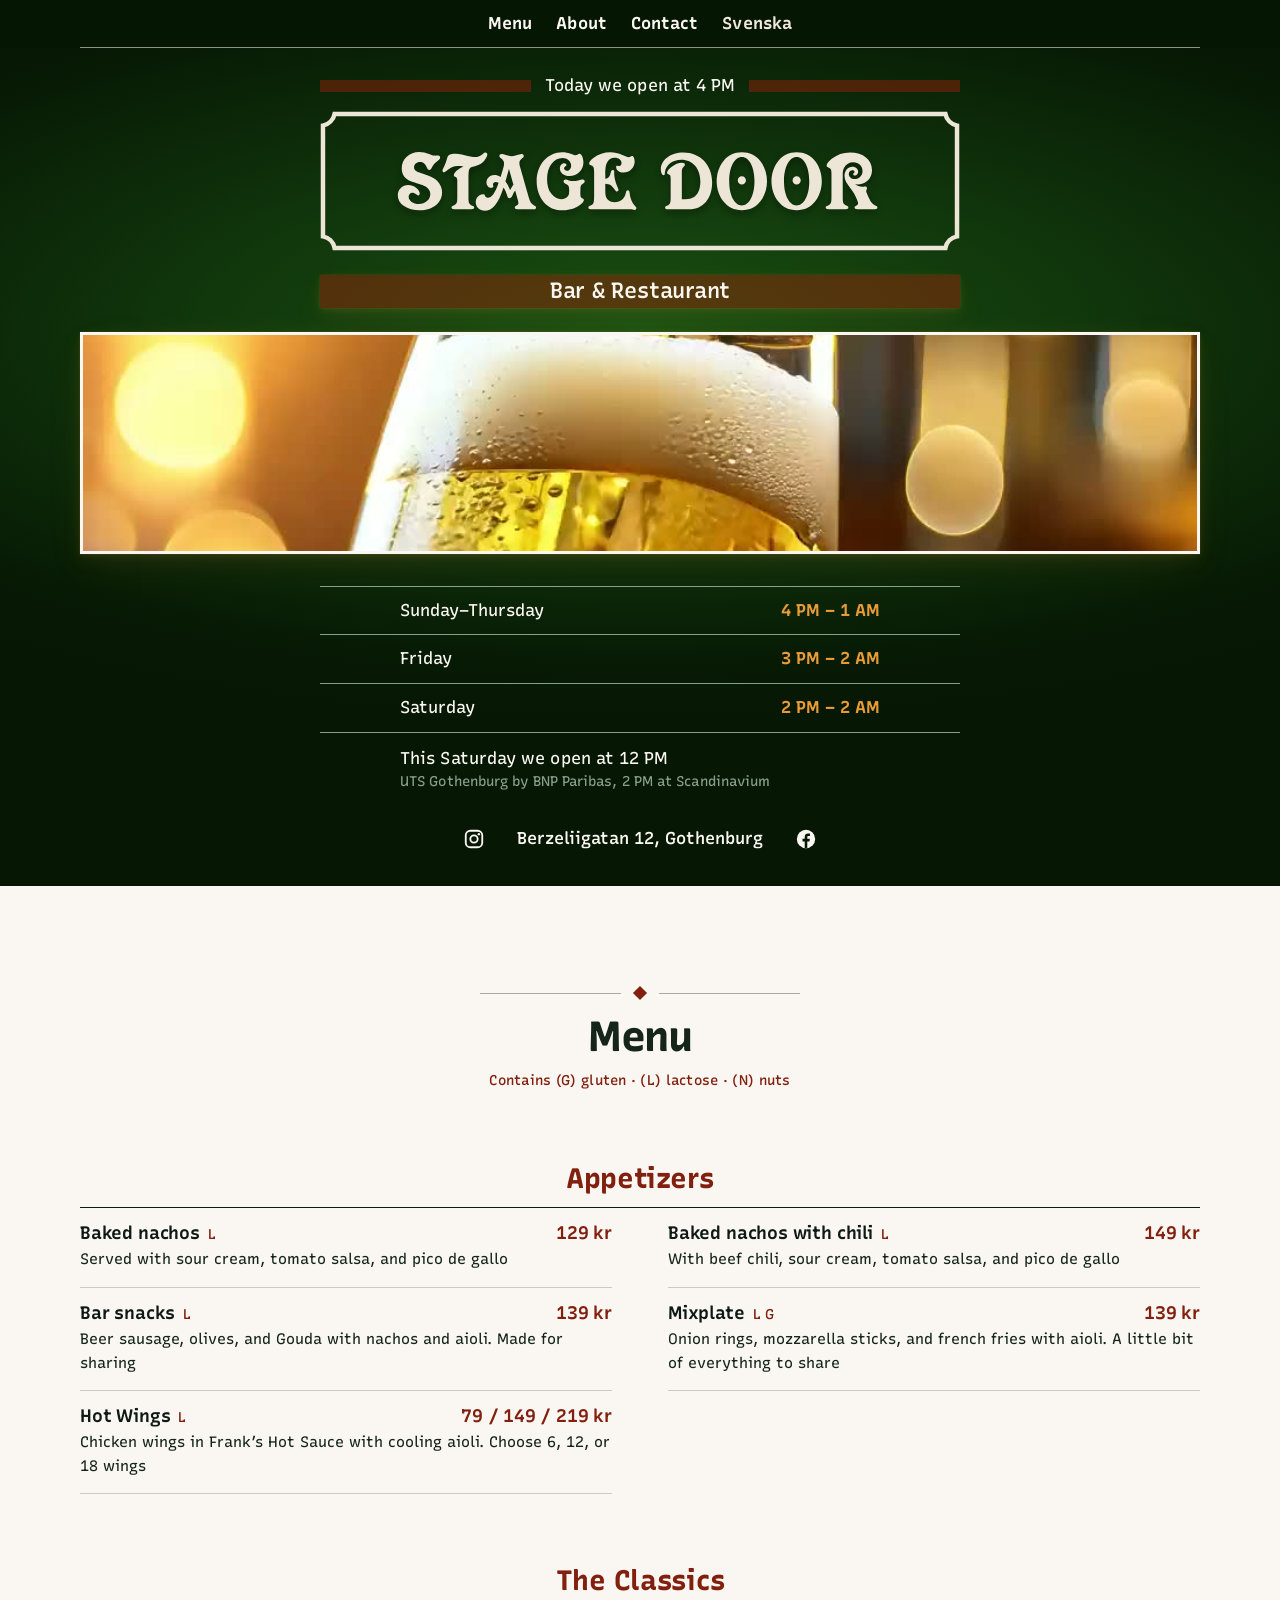
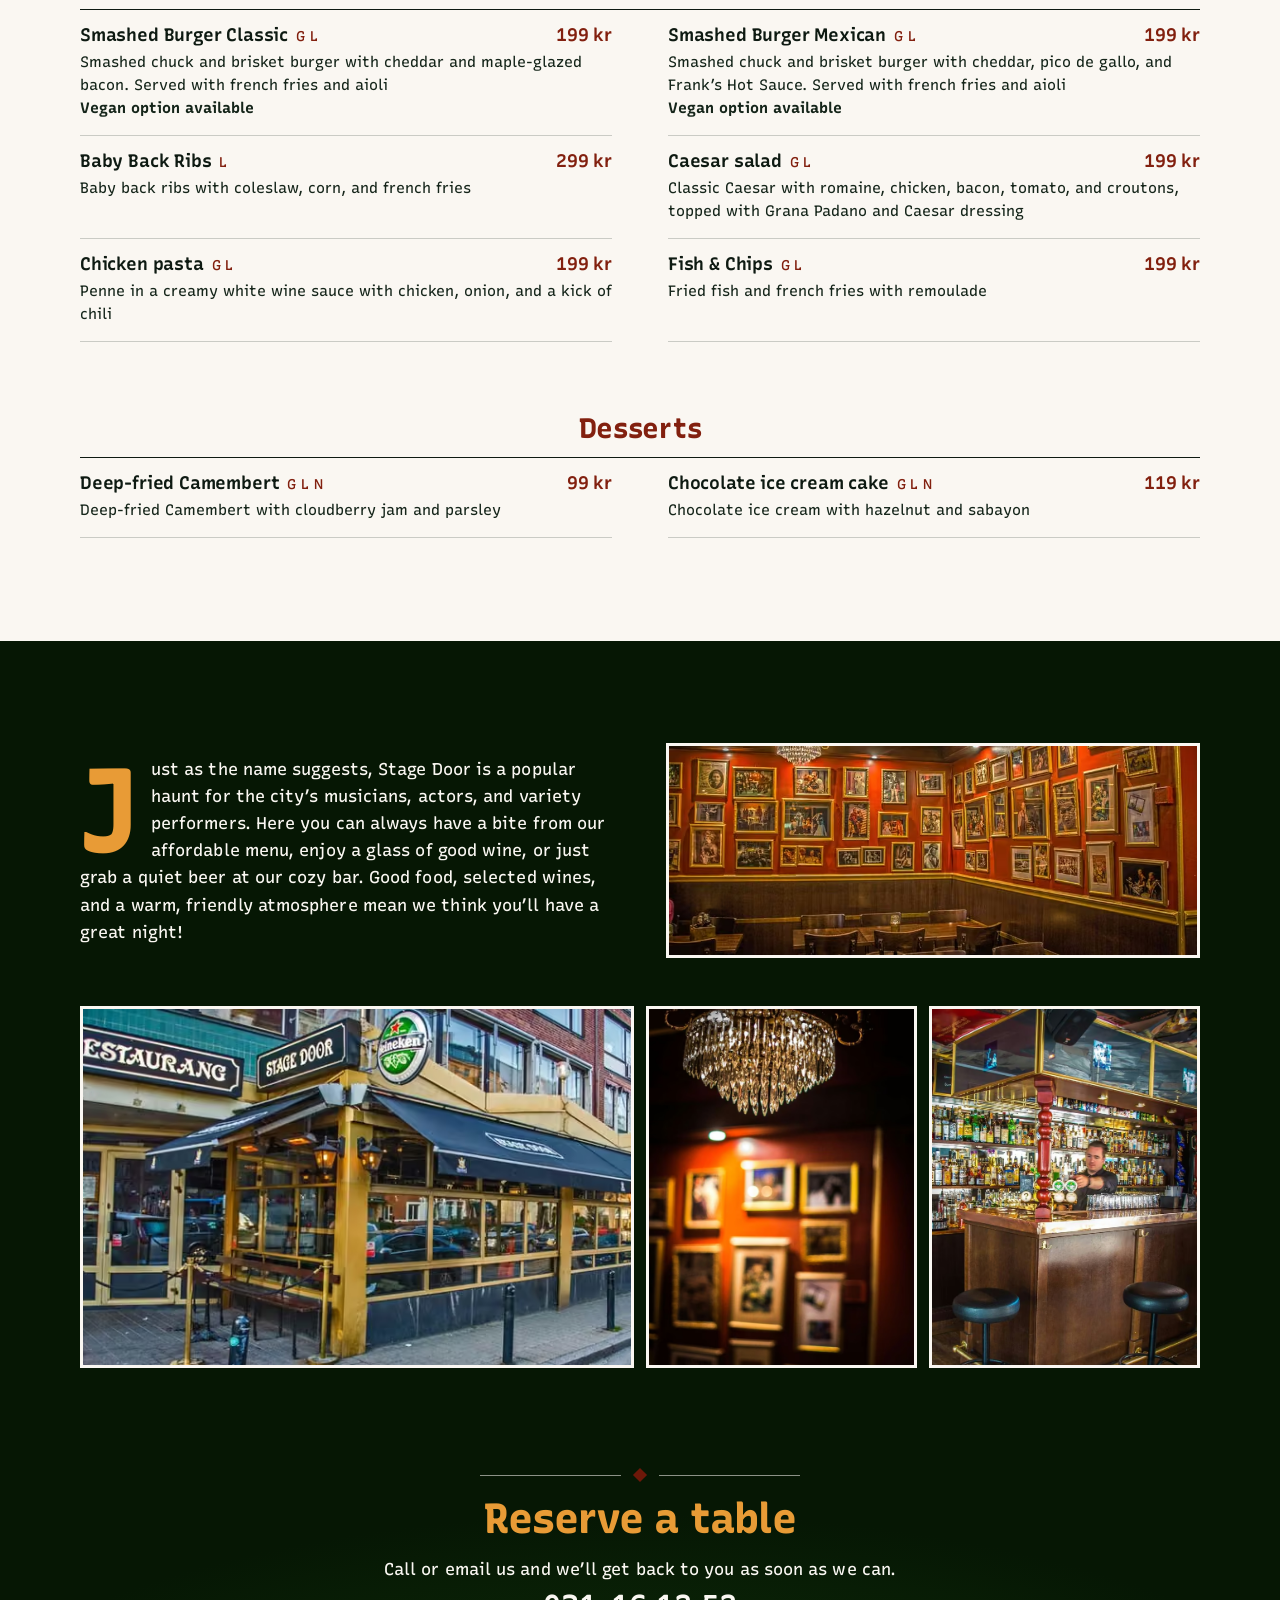
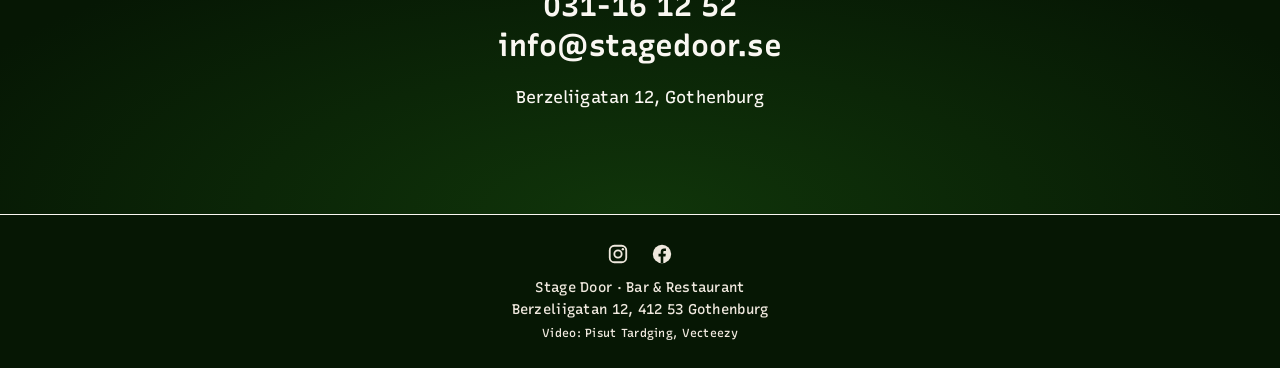
==== commit e320f554: "Språkbyte behåller platsen; ny sidfot och Gothenburg på engelska - Klick på English/Svenska scrollar" ====
--- a/en.html
+++ b/en.html
@@ -53,7 +53,7 @@
       </div>
       <p class="early" id="early">We also open earlier during major events.</p>
       </div>
-      <p class="address"><span class="sociala"><a href="https://www.instagram.com/stagedoorgbg/" aria-label="Stage Door on Instagram"><svg viewBox="0 0 24 24" aria-hidden="true"><rect x="3" y="3" width="18" height="18" rx="5" fill="none" stroke="currentColor" stroke-width="2"/><circle cx="12" cy="12" r="4" fill="none" stroke="currentColor" stroke-width="2"/><circle cx="17.3" cy="6.7" r="1.3" fill="currentColor"/></svg></a></span><a href="https://www.google.com/maps/search/?api=1&amp;query=Berzeliigatan+12+G%C3%B6teborg">Berzeliigatan 12, Göteborg</a><span class="sociala"><a href="https://www.facebook.com/profile.php?id=100066785814787" aria-label="Stage Door on Facebook"><svg viewBox="0 0 24 24" aria-hidden="true"><circle cx="12" cy="12" r="10" fill="currentColor"/><path d="M13.4 21.9v-7.3h2.4l.4-2.8h-2.8V10c0-.8.2-1.4 1.4-1.4h1.5V6.1c-.3 0-1.1-.1-2.1-.1-2.1 0-3.6 1.3-3.6 3.7v2.1H8.2v2.8h2.4v7.2" fill="var(--flaska)"/></svg></a></span></p>
+      <p class="address"><span class="sociala"><a href="https://www.instagram.com/stagedoorgbg/" aria-label="Stage Door on Instagram"><svg viewBox="0 0 24 24" aria-hidden="true"><rect x="3" y="3" width="18" height="18" rx="5" fill="none" stroke="currentColor" stroke-width="2"/><circle cx="12" cy="12" r="4" fill="none" stroke="currentColor" stroke-width="2"/><circle cx="17.3" cy="6.7" r="1.3" fill="currentColor"/></svg></a></span><a href="https://www.google.com/maps/search/?api=1&amp;query=Berzeliigatan+12+G%C3%B6teborg">Berzeliigatan 12, Gothenburg</a><span class="sociala"><a href="https://www.facebook.com/profile.php?id=100066785814787" aria-label="Stage Door on Facebook"><svg viewBox="0 0 24 24" aria-hidden="true"><circle cx="12" cy="12" r="10" fill="currentColor"/><path d="M13.4 21.9v-7.3h2.4l.4-2.8h-2.8V10c0-.8.2-1.4 1.4-1.4h1.5V6.1c-.3 0-1.1-.1-2.1-.1-2.1 0-3.6 1.3-3.6 3.7v2.1H8.2v2.8h2.4v7.2" fill="var(--flaska)"/></svg></a></span></p>
     </div>
   </div>
 
@@ -132,11 +132,11 @@
       <p style="margin-top:16px">Call or email us and we’ll get back to you as soon as we can.</p>
       <a class="big" href="tel:+4631161252">031-16 12 52</a>
       <a class="big" href="mailto:info@stagedoor.se">info@stagedoor.se</a>
-      <p style="margin-top:20px"><a class="addr" href="https://www.google.com/maps/search/?api=1&amp;query=Berzeliigatan+12+G%C3%B6teborg">Berzeliigatan 12 · 412 53 Göteborg</a></p>
+      <p style="margin-top:20px"><a class="addr" href="https://www.google.com/maps/search/?api=1&amp;query=Berzeliigatan+12+G%C3%B6teborg">Berzeliigatan 12, Gothenburg</a></p>
     </div>
   </section>
 </main>
-<footer><div class="wrap"><span class="sociala"><a href="https://www.instagram.com/stagedoorgbg/" aria-label="Stage Door on Instagram"><svg viewBox="0 0 24 24" aria-hidden="true"><rect x="3" y="3" width="18" height="18" rx="5" fill="none" stroke="currentColor" stroke-width="2"/><circle cx="12" cy="12" r="4" fill="none" stroke="currentColor" stroke-width="2"/><circle cx="17.3" cy="6.7" r="1.3" fill="currentColor"/></svg></a><a href="https://www.facebook.com/profile.php?id=100066785814787" aria-label="Stage Door on Facebook"><svg viewBox="0 0 24 24" aria-hidden="true"><circle cx="12" cy="12" r="10" fill="currentColor"/><path d="M13.4 21.9v-7.3h2.4l.4-2.8h-2.8V10c0-.8.2-1.4 1.4-1.4h1.5V6.1c-.3 0-1.1-.1-2.1-.1-2.1 0-3.6 1.3-3.6 3.7v2.1H8.2v2.8h2.4v7.2" fill="var(--flaska)"/></svg></a></span>Stage Door · Bar & Restaurant · Berzeliigatan 12, Göteborg<br><small>Video: <a href="https://www.vecteezy.com/video/47658512-pouring-beer-with-foamy-head-in-glass">Pisut Tardging, Vecteezy</a></small></div></footer>
+<footer><div class="wrap"><span class="sociala"><a href="https://www.instagram.com/stagedoorgbg/" aria-label="Stage Door on Instagram"><svg viewBox="0 0 24 24" aria-hidden="true"><rect x="3" y="3" width="18" height="18" rx="5" fill="none" stroke="currentColor" stroke-width="2"/><circle cx="12" cy="12" r="4" fill="none" stroke="currentColor" stroke-width="2"/><circle cx="17.3" cy="6.7" r="1.3" fill="currentColor"/></svg></a><a href="https://www.facebook.com/profile.php?id=100066785814787" aria-label="Stage Door on Facebook"><svg viewBox="0 0 24 24" aria-hidden="true"><circle cx="12" cy="12" r="10" fill="currentColor"/><path d="M13.4 21.9v-7.3h2.4l.4-2.8h-2.8V10c0-.8.2-1.4 1.4-1.4h1.5V6.1c-.3 0-1.1-.1-2.1-.1-2.1 0-3.6 1.3-3.6 3.7v2.1H8.2v2.8h2.4v7.2" fill="var(--flaska)"/></svg></a></span>Stage Door · Bar & Restaurant<br>Berzeliigatan 12, 412 53 Gothenburg<br><small>Video: <a href="https://www.vecteezy.com/video/47658512-pouring-beer-with-foamy-head-in-glass">Pisut Tardging, Vecteezy</a></small></div></footer>
 
 <script src="oppet.js"></script>
 <script>
@@ -204,6 +204,24 @@
   b.style.cssText = `width:${d}px;height:${d}px;left:${Math.random() * 100}%;--y:${Math.random() * 95}%;animation-duration:${6 + Math.random() * 8}s;animation-delay:${-Math.random() * 14}s`;
   bubblor.append(b);
 }
+// Byte av språk behåller platsen: båda sidorna byggs från samma källa, så delarna nedan finns i samma ordning på båda
+const DELAR = "section, .act, .dish, .about, .gallery, footer", PLATS = "stagedoor-plats";
+const toppH = () => document.querySelector(".topp").offsetHeight;
+// Dolda delar (som kranlistan) räknas inte, de saknar läge på sidan
+const synligaDelar = () => [...document.querySelectorAll(DELAR)].filter(e => e.getClientRects().length);
+document.querySelector(".sprak").addEventListener("click", () => {
+  const delar = synligaDelar(), i = delar.findLastIndex(e => e.getBoundingClientRect().top <= toppH() + 1);
+  const r = i >= 0 && delar[i].getBoundingClientRect();
+  try { sessionStorage.setItem(PLATS, JSON.stringify(i < 0 ? { y: scrollY } : { i, andel: (toppH() - r.top) / r.height })); } catch {}
+});
+let plats = null;
+try { plats = JSON.parse(sessionStorage.getItem(PLATS)); sessionStorage.removeItem(PLATS); } catch {}
+if (plats) document.fonts.ready.then(() => {
+  const del = plats.y === undefined && synligaDelar()[plats.i];
+  if (!del) return scrollTo(0, plats.y || 0);
+  const r = del.getBoundingClientRect();
+  scrollTo(0, r.top + scrollY - toppH() + Math.min(Math.max(plats.andel, 0), 1) * r.height);
+});
 fetch("evenemang.json").then(r => r.ok ? r.json() : { events: [] }).then(d => { events = d.events || []; tick(); }).catch(() => {});
 </script>
 </body>
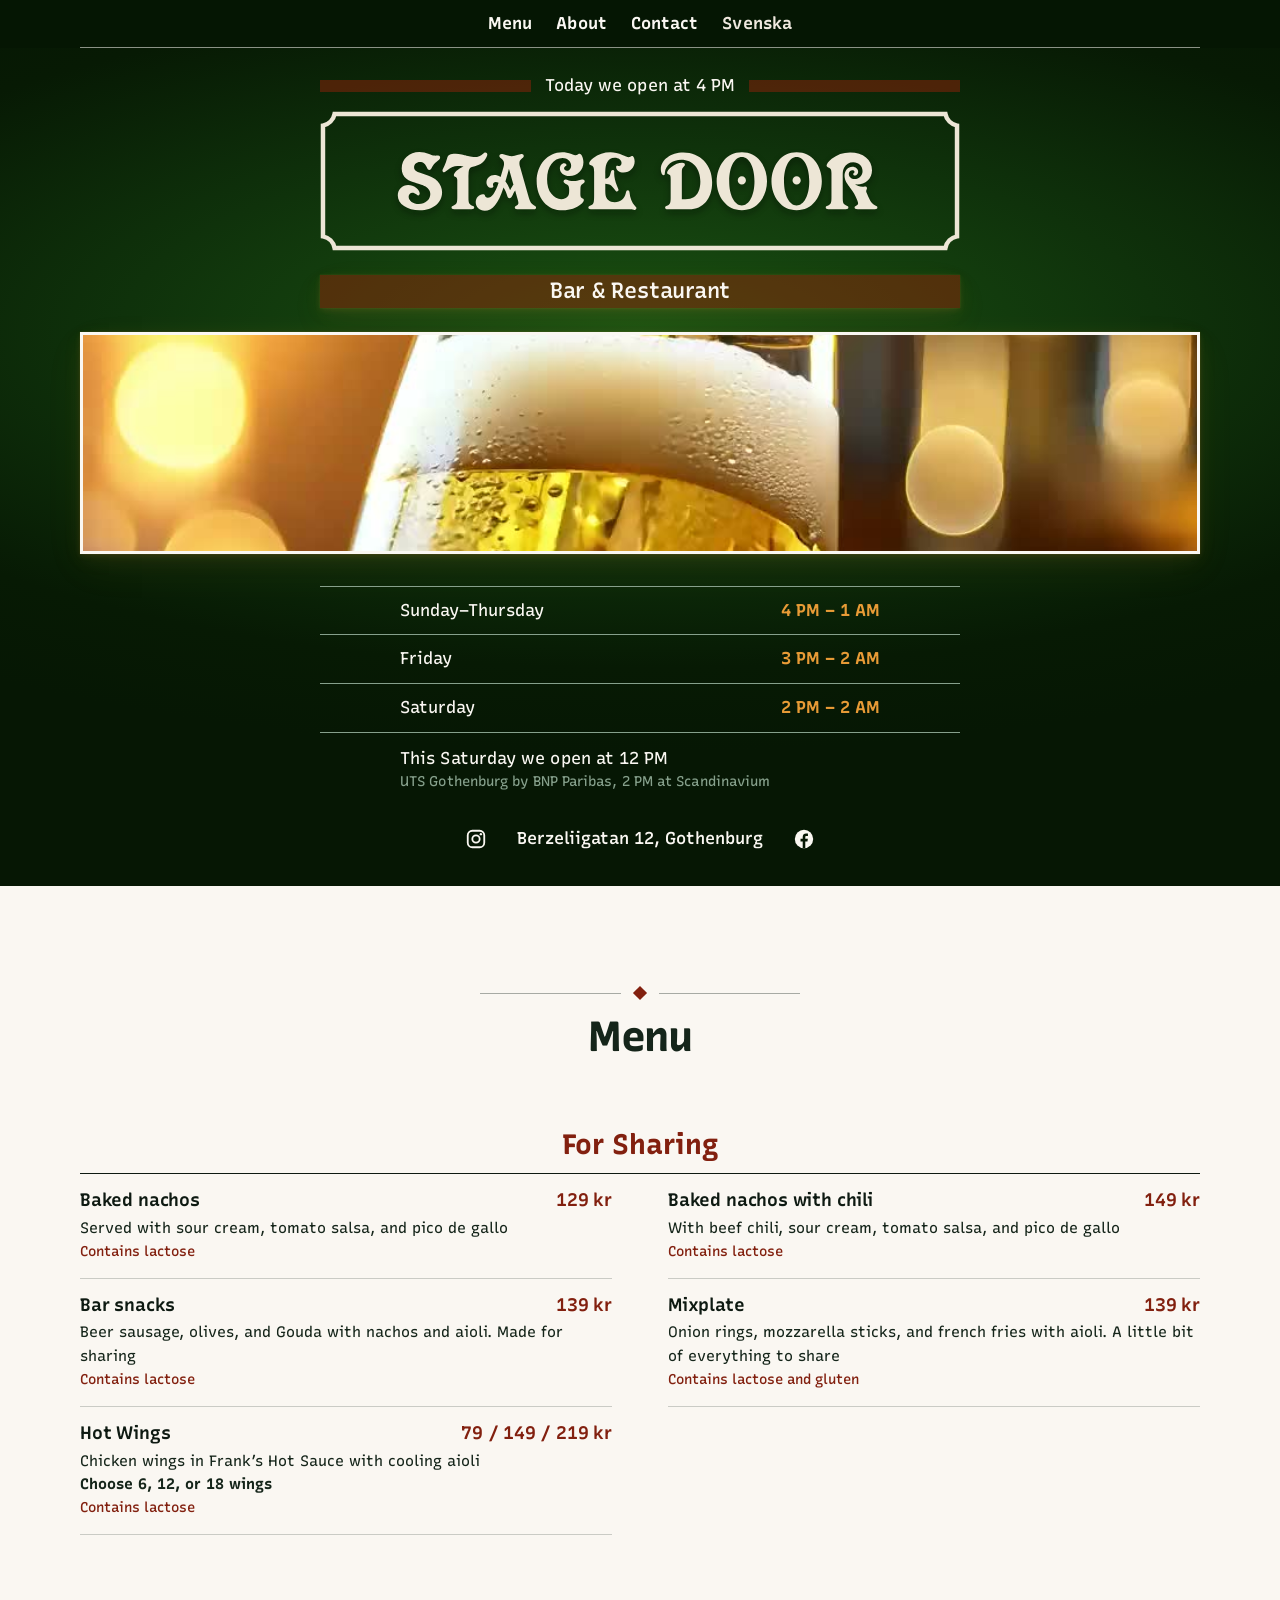
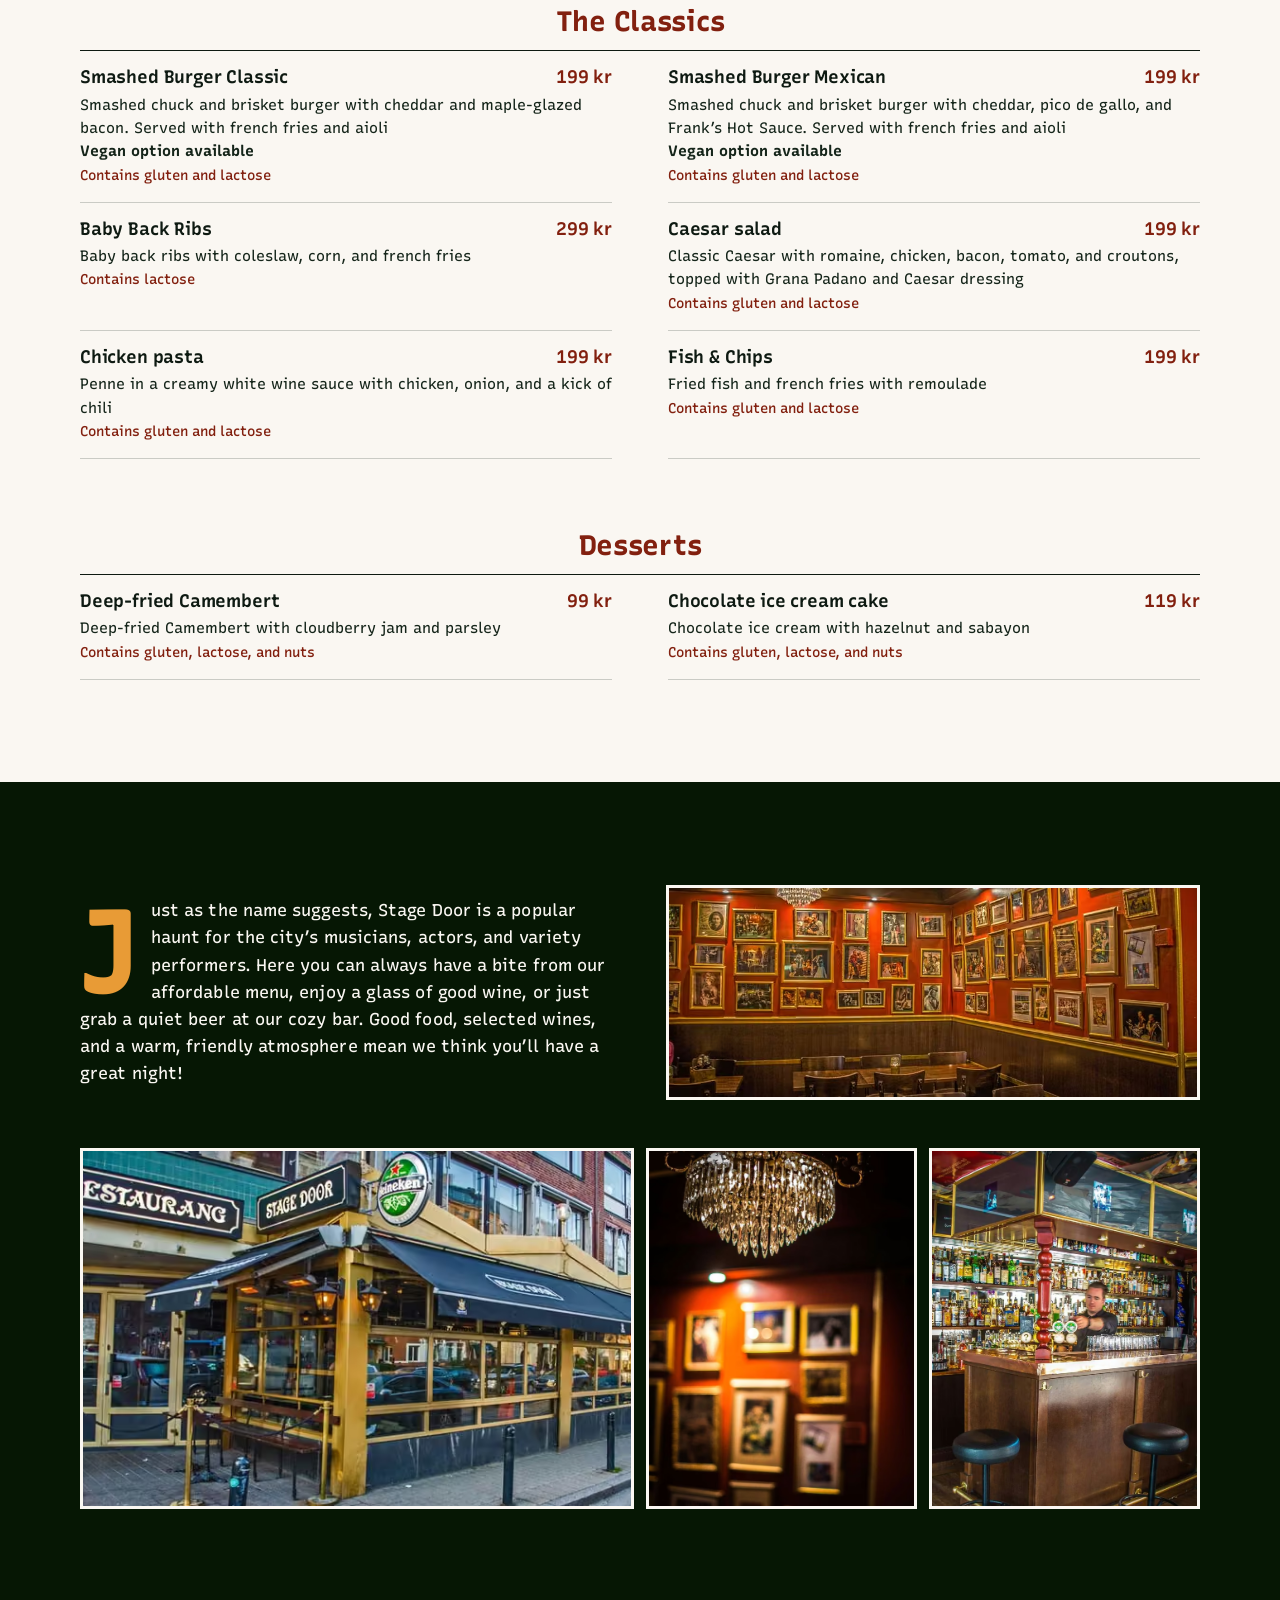
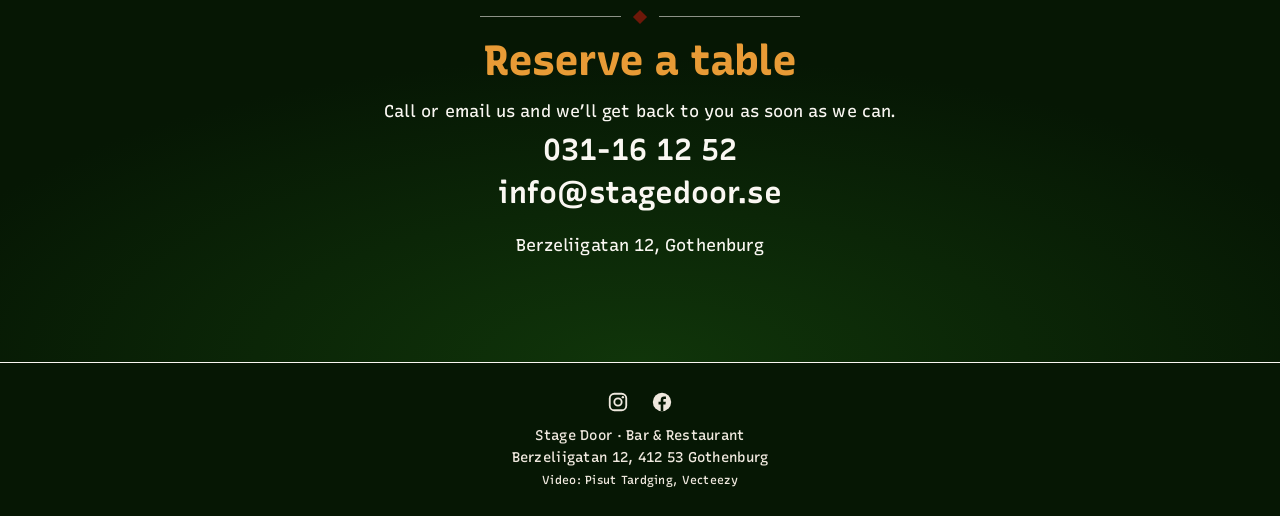
==== commit 28250eb2: "Tillgänglighet, allergener i text och svenska kategorinamn - Klick på filmen pausar filmen och bubbl" ====
--- a/en.html
+++ b/en.html
@@ -31,10 +31,10 @@
 <link rel="preconnect" href="https://fonts.googleapis.com">
 <link rel="preconnect" href="https://fonts.gstatic.com" crossorigin>
 <link href="https://fonts.googleapis.com/css2?family=Recursive:slnt,wght,CASL@-15..0,300..1000,0..1&display=swap" rel="stylesheet">
-<link rel="stylesheet" href="style.css">
+<link rel="stylesheet" href="style.css?v=6">
 </head>
 <body>
-<header class="topp"><div class="wrap"><nav aria-label="Main menu"><a href="#meny">Menu</a><a href="#scenen">About</a><a href="#kassan">Contact</a><a class="sprak" href="./" lang="sv" hreflang="sv">Svenska</a></nav></div></header>
+<header class="topp"><div class="wrap"><nav aria-label="Main menu"><a href="#meny">Menu</a><a href="#om">About</a><a href="#kontakt">Contact</a><a class="sprak" href="./" lang="sv" hreflang="sv">Svenska</a></nav></div></header>
 <main>
   <div class="poster">
     <div class="bubblor" aria-hidden="true"></div>
@@ -44,12 +44,13 @@
       <p class="band">Bar & Restaurant</p>
       <div class="photo">
         <video muted loop playsinline preload="auto" poster="bilder/hallning-loop.jpg" src="bilder/hallning-loop.mp4" aria-label="Beer being poured into a glass"></video>
+        <button class="paus" type="button" aria-pressed="false"><span class="visuellt-dold">Pause motion</span></button>
       </div>
       <div class="tider">
       <div class="bill">
-        <div data-days="0 1 2 3 4"><small>Sunday–Thursday</small><b>4 PM – 1 AM</b></div>
-        <div data-days="5"><small>Friday</small><b>3 PM – 2 AM</b></div>
-        <div data-days="6"><small>Saturday</small><b>2 PM – 2 AM</b></div>
+        <div data-days="0 1 2 3 4"><small>Sunday–Thursday</small><b data-oppnar="16" data-stanger="01">4 PM – 1 AM</b></div>
+        <div data-days="5"><small>Friday</small><b data-oppnar="15" data-stanger="02">3 PM – 2 AM</b></div>
+        <div data-days="6"><small>Saturday</small><b data-oppnar="14" data-stanger="02">2 PM – 2 AM</b></div>
       </div>
       <p class="early" id="early">We also open earlier during major events.</p>
       </div>
@@ -62,46 +63,46 @@
       <div class="title">
         <div class="ornament"><span></span></div>
         <h2>Menu</h2>
-        <p>Contains (G) gluten · (L) lactose · (N) nuts</p>
       </div>
       <div id="matsedel">
-        <div class="act"><h3>Appetizers</h3><div class="cols">
-          <div class="dish"><div class="dish-head"><b>Baked nachos<em>L</em></b><span class="price">129 kr</span></div>
-            <p>Served with sour cream, tomato salsa, and pico de gallo</p></div>
-          <div class="dish"><div class="dish-head"><b>Baked nachos with chili<em>L</em></b><span class="price">149 kr</span></div>
-            <p>With beef chili, sour cream, tomato salsa, and pico de gallo</p></div>
-          <div class="dish"><div class="dish-head"><b>Bar snacks<em>L</em></b><span class="price">139 kr</span></div>
-            <p>Beer sausage, olives, and Gouda with nachos and aioli. Made for sharing</p></div>
-          <div class="dish"><div class="dish-head"><b>Mixplate<em>L G</em></b><span class="price">139 kr</span></div>
-            <p>Onion rings, mozzarella sticks, and french fries with aioli. A little bit of everything to share</p></div>
-          <div class="dish"><div class="dish-head"><b>Hot Wings<em>L</em></b><span class="price">79 / 149 / 219 kr</span></div>
-            <p>Chicken wings in Frank’s Hot Sauce with cooling aioli. Choose 6, 12, or 18 wings</p></div>
+        <div class="act"><h3>For Sharing</h3><div class="cols">
+          <div class="dish"><div class="dish-head"><b>Baked nachos</b><span class="price">129 kr</span></div>
+            <p>Served with sour cream, tomato salsa, and pico de gallo<br><span class="allergener">Contains lactose</span></p></div>
+          <div class="dish"><div class="dish-head"><b>Baked nachos with chili</b><span class="price">149 kr</span></div>
+            <p>With beef chili, sour cream, tomato salsa, and pico de gallo<br><span class="allergener">Contains lactose</span></p></div>
+          <div class="dish"><div class="dish-head"><b>Bar snacks</b><span class="price">139 kr</span></div>
+            <p>Beer sausage, olives, and Gouda with nachos and aioli. Made for sharing<br><span class="allergener">Contains lactose</span></p></div>
+          <div class="dish"><div class="dish-head"><b lang="en">Mixplate</b><span class="price">139 kr</span></div>
+            <p>Onion rings, mozzarella sticks, and french fries with aioli. A little bit of everything to share<br><span class="allergener">Contains lactose and gluten</span></p></div>
+          <div class="dish"><div class="dish-head"><b lang="en">Hot Wings</b><span class="price">79 / 149 / 219 kr</span></div>
+            <p>Chicken wings in Frank’s Hot Sauce with cooling aioli<br><strong>Choose 6, 12, or 18 wings</strong><br><span class="allergener">Contains lactose</span></p></div>
         </div></div>
         <div class="act"><h3>The Classics</h3><div class="cols">
-          <div class="dish"><div class="dish-head"><b>Smashed Burger Classic<em>G L</em></b><span class="price">199 kr</span></div>
-            <p>Smashed chuck and brisket burger with cheddar and maple-glazed bacon. Served with french fries and aioli<br><strong>Vegan option available</strong></p></div>
-          <div class="dish"><div class="dish-head"><b>Smashed Burger Mexican<em>G L</em></b><span class="price">199 kr</span></div>
-            <p>Smashed chuck and brisket burger with cheddar, pico de gallo, and Frank’s Hot Sauce. Served with french fries and aioli<br><strong>Vegan option available</strong></p></div>
-          <div class="dish"><div class="dish-head"><b>Baby Back Ribs<em>L</em></b><span class="price">299 kr</span></div>
-            <p>Baby back ribs with coleslaw, corn, and french fries</p></div>
-          <div class="dish"><div class="dish-head"><b>Caesar salad<em>G L</em></b><span class="price">199 kr</span></div>
-            <p>Classic Caesar with romaine, chicken, bacon, tomato, and croutons, topped with Grana Padano and Caesar dressing</p></div>
-          <div class="dish"><div class="dish-head"><b>Chicken pasta<em>G L</em></b><span class="price">199 kr</span></div>
-            <p>Penne in a creamy white wine sauce with chicken, onion, and a kick of chili</p></div>
-          <div class="dish"><div class="dish-head"><b>Fish &amp; Chips<em>G L</em></b><span class="price">199 kr</span></div>
-            <p>Fried fish and french fries with remoulade</p></div>
+          <div class="dish"><div class="dish-head"><b lang="en">Smashed Burger Classic</b><span class="price">199 kr</span></div>
+            <p>Smashed chuck and brisket burger with cheddar and maple-glazed bacon. Served with french fries and aioli<br><strong>Vegan option available</strong><br><span class="allergener">Contains gluten and lactose</span></p></div>
+          <div class="dish"><div class="dish-head"><b lang="en">Smashed Burger Mexican</b><span class="price">199 kr</span></div>
+            <p>Smashed chuck and brisket burger with cheddar, pico de gallo, and Frank’s Hot Sauce. Served with french fries and aioli<br><strong>Vegan option available</strong><br><span class="allergener">Contains gluten and lactose</span></p></div>
+          <div class="dish"><div class="dish-head"><b lang="en">Baby Back Ribs</b><span class="price">299 kr</span></div>
+            <p>Baby back ribs with coleslaw, corn, and french fries<br><span class="allergener">Contains lactose</span></p></div>
+          <div class="dish"><div class="dish-head"><b>Caesar salad</b><span class="price">199 kr</span></div>
+            <p>Classic Caesar with romaine, chicken, bacon, tomato, and croutons, topped with Grana Padano and Caesar dressing<br><span class="allergener">Contains gluten and lactose</span></p></div>
+          <div class="dish"><div class="dish-head"><b>Chicken pasta</b><span class="price">199 kr</span></div>
+            <p>Penne in a creamy white wine sauce with chicken, onion, and a kick of chili<br><span class="allergener">Contains gluten and lactose</span></p></div>
+          <div class="dish"><div class="dish-head"><b lang="en">Fish &amp; Chips</b><span class="price">199 kr</span></div>
+            <p>Fried fish and french fries with remoulade<br><span class="allergener">Contains gluten and lactose</span></p></div>
         </div></div>
         <div class="act"><h3>Desserts</h3><div class="cols">
-          <div class="dish"><div class="dish-head"><b>Deep-fried Camembert<em>G L N</em></b><span class="price">99 kr</span></div>
-            <p>Deep-fried Camembert with cloudberry jam and parsley</p></div>
-          <div class="dish"><div class="dish-head"><b>Chocolate ice cream cake<em>G L N</em></b><span class="price">119 kr</span></div>
-            <p>Chocolate ice cream with hazelnut and sabayon</p></div>
+          <div class="dish"><div class="dish-head"><b>Deep-fried Camembert</b><span class="price">99 kr</span></div>
+            <p>Deep-fried Camembert with cloudberry jam and parsley<br><span class="allergener">Contains gluten, lactose, and nuts</span></p></div>
+          <div class="dish"><div class="dish-head"><b>Chocolate ice cream cake</b><span class="price">119 kr</span></div>
+            <p>Chocolate ice cream with hazelnut and sabayon<br><span class="allergener">Contains gluten, lactose, and nuts</span></p></div>
         </div></div>
       </div>
     </div>
   </section>
 
-  <section id="scenen">
+  <section id="om" aria-labelledby="om-rubrik">
+    <h2 id="om-rubrik" class="visuellt-dold">About Stage Door</h2>
     <div class="wrap about">
       <p>Just as the name suggests, Stage Door is a popular haunt for the city’s musicians, actors, and variety performers. Here you can always have a bite from our affordable menu, enjoy a glass of good wine, or just grab a quiet beer at our cozy bar. Good food, selected wines, and a warm, friendly atmosphere mean we think you’ll have a great night!</p>
       <picture><source srcset="bilder/untitled-hdr2-800.avif 800w, bilder/untitled-hdr2.avif 1200w" sizes="(min-width:761px) 50vw, 100vw" type="image/avif"><img src="original/bilder/untitled-hdr2.jpg" alt="The dining room at Stage Door, with walls full of framed artist portraits" width="1200" height="476" loading="lazy" decoding="async"></picture>
@@ -125,7 +126,7 @@
     </div>
   </section>
 
-  <section id="kassan" class="boxoffice">
+  <section id="kontakt" class="boxoffice">
     <div class="wrap">
       <div class="ornament"><span></span></div>
       <h2 style="font-family:var(--f);font-size:var(--size-h1);font-weight:var(--w-h1);line-height:1;letter-spacing:var(--t-h1);color:var(--gold-light)">Reserve a table</h2>
@@ -154,6 +155,8 @@
   stanger: h => `Tonight we close at ${ampm(h)}`,
   oppnarIdag: h => `Today we open at ${ampm(h)}`,
   intervall: (o, c) => `${ampm(o)} – ${ampm(c)}`,
+  intervallTal: (o, c) => `${ampm(o)} to ${ampm(c)}`,
+  pausa: "Pause motion", spela: "Play motion",
 } : {
   dag: (d, v) => d === 0 ? "Idag" : d === 1 ? "I morgon" : `Nu på ${["söndag", "måndag", "tisdag", "onsdag", "torsdag", "fredag", "lördag"][v]}`,
   oppnar: (dag, h) => `${dag} öppnar vi klockan ${h}`,
@@ -163,6 +166,8 @@
   stanger: h => `Ikväll stänger vi klockan ${h}`,
   oppnarIdag: h => `Idag öppnar vi klockan ${h}`,
   intervall: (o, c) => `${o}-${c}`,
+  intervallTal: (o, c) => `${o} till ${c}`,
+  pausa: "Pausa rörelse", spela: "Spela upp rörelse",
 };
 function tick() {
   const s = stageStatus(new Date(), events);
@@ -177,7 +182,8 @@
     early.replaceChildren(rad, varfor);
   } else early.textContent = earlyDefault;
   // Stängningstiden ligger alltid efter midnatt, så "ikväll" gäller även efter tolv
-  tonight.textContent = s.open ? T.stanger(s.closes) : T.oppnarIdag(s.opens);
+  const raden = s.open ? T.stanger(s.closes) : T.oppnarIdag(s.opens);
+  if (tonight.textContent !== raden) tonight.textContent = raden;
   // Raden som gäller idag först, sedan resten i veckoordning
   const bill = document.querySelector(".bill");
   const rows = [...bill.children];
@@ -186,17 +192,25 @@
   // Dagens rad visar den tidigare öppningen, övriga rader sina ordinarie tider
   const idag = String(new Date().getDay());
   rows.forEach(r => {
-    const tid = r.querySelector("b");
-    tid.dataset.ordinarie ??= tid.textContent;
-    tid.textContent = idagTidig && r.dataset.days.split(" ").includes(idag)
-      ? T.intervall(tidig.opens, String(STAGE_HOURS[+idag][1] % 24).padStart(2, "0")) : tid.dataset.ordinarie;
+    const tid = r.querySelector("b"), c = tid.dataset.stanger;
+    const o = idagTidig && r.dataset.days.split(" ").includes(idag) ? tidig.opens : tid.dataset.oppnar;
+    const ny = `<span aria-hidden="true">${T.intervall(o, c)}</span><span class="visuellt-dold">${T.intervallTal(o, c)}</span>`;
+    if (tid.innerHTML !== ny) tid.innerHTML = ny;
   });
 }
 tick(); setInterval(tick, 30000);
 // Evenemang på Scandinavium hämtas dagligen av scripts/hamta-evenemang.mjs; utan filen gäller ordinarie tider
 // Filmen loopar; med minskad rörelse står den still på första bildrutan
-const hallning = document.querySelector(".photo video");
-if (!matchMedia("(prefers-reduced-motion: reduce)").matches) hallning.play().catch(() => {});
+const hallning = document.querySelector(".photo video"), paus = document.querySelector(".paus");
+// Ett klick på filmen stoppar filmen och bubblorna (WCAG 2.2.2). Klickytan är en osynlig knapp över filmen, så den fungerar även med tangentbord och skärmläsare; aria-pressed = pausad
+function satt_rorelse(pa) {
+  document.documentElement.classList.toggle("stilla", !pa);
+  paus.setAttribute("aria-pressed", String(!pa));
+  paus.lastElementChild.textContent = pa ? T.pausa : T.spela;
+  if (pa) hallning.play().catch(() => {}); else hallning.pause();
+}
+paus.onclick = () => satt_rorelse(paus.getAttribute("aria-pressed") === "true");
+satt_rorelse(!matchMedia("(prefers-reduced-motion: reduce)").matches);
 // Bubblor som stiger i förstasidans bakgrund, med slumpad storlek, läge och fart
 const bubblor = document.querySelector(".bubblor");
 for (let i = 0; i < 36; i++) {
@@ -222,6 +236,27 @@
   const r = del.getBoundingClientRect();
   scrollTo(0, r.top + scrollY - toppH() + Math.min(Math.max(plats.andel, 0), 1) * r.height);
 });
+// Erbjud andra språket när enhetens språk inte matchar sidan; ingen automatisk omdirigering, så sökmotorer ser båda sidorna
+const SPRAKVAL = "stagedoor-sprakval";
+function sprakfraga(enhetssprak) {
+  const engelskSida = document.documentElement.lang === "en", nordisk = /^(sv|nb|nn|no|da)\b/i.test(enhetssprak || "");
+  try { if (localStorage.getItem(SPRAKVAL)) return false; } catch {}
+  if (engelskSida ? !/^sv\b/i.test(enhetssprak || "") : nordisk) return false;
+  const t = engelskSida ? ["Sidan finns även på svenska.", "Svenska", "Stäng", "Språkval"] : ["This page is also available in English.", "English", "Close", "Language"];
+  const ruta = document.createElement("div"), text = document.createElement("p"), byt = document.createElement("button"), stang = document.createElement("button");
+  ruta.className = "sprakfraga"; ruta.setAttribute("role", "region"); ruta.setAttribute("aria-label", t[3]);
+  ruta.lang = engelskSida ? "sv" : "en";
+  text.textContent = t[0]; byt.textContent = t[1]; stang.textContent = "×"; stang.setAttribute("aria-label", t[2]);
+  const val = () => { try { localStorage.setItem(SPRAKVAL, "ja"); } catch {} ruta.remove(); };
+  byt.onclick = () => { val(); document.querySelector(".sprak").click(); };
+  stang.onclick = val;
+  ruta.append(text, byt, stang);
+  document.body.append(ruta);
+  return true;
+}
+// Den som själv väljer språk i menyraden har gjort sitt val
+document.querySelector(".sprak").addEventListener("click", () => { try { localStorage.setItem(SPRAKVAL, "ja"); } catch {} });
+sprakfraga((navigator.languages && navigator.languages[0]) || navigator.language);
 fetch("evenemang.json").then(r => r.ok ? r.json() : { events: [] }).then(d => { events = d.events || []; tick(); }).catch(() => {});
 </script>
 </body>
--- a/style.css
+++ b/style.css
@@ -37,7 +37,7 @@
 .bubblor span{position:absolute;bottom:-60px;background:rgba(255,255,255,.18);border-radius:50%;will-change:transform,opacity;animation:stig linear infinite}
 @keyframes stig{0%{transform:translate3d(0,0,0);opacity:0}15%{opacity:.6}100%{transform:translate3d(0,-120vh,0);opacity:0}}
 @media (prefers-reduced-motion:reduce){.bubblor span{animation:none;opacity:.15;bottom:var(--y)}}
-#kassan{background:radial-gradient(80% 90% at 50% 100%,#10350A,var(--flaska) 75%)}
+#kontakt{background:radial-gradient(80% 90% at 50% 100%,#10350A,var(--flaska) 75%)}
 .poster{padding:var(--sp-24) 0 var(--sp-32);text-align:center}
 /* Menyraden följer med högst upp på hela sidan */
 :root{--topp-h:48px}
@@ -45,6 +45,14 @@
 nav{display:flex;justify-content:center;align-items:center;flex-wrap:wrap;gap:4px 24px;min-height:var(--topp-h);border-bottom:1px solid var(--rule)}
 nav .sprak{color:var(--mint)}
 section{scroll-margin-top:var(--topp-h)}
+/* Fokus och ankarlänkar hamnar aldrig under den fasta menyraden (WCAG 2.4.11) */
+html{scroll-padding-top:var(--topp-h)}
+/* Text bara för skärmläsare */
+.visuellt-dold{position:absolute;width:1px;height:1px;margin:-1px;padding:0;overflow:hidden;clip:rect(0 0 0 0);white-space:nowrap;border:0}
+/* Hela filmen är en osynlig paus-knapp; ramen syns bara vid fokus med tangentbord */
+.photo{position:relative}
+.paus{position:absolute;inset:0;z-index:1;padding:0;border:0;background:none;cursor:pointer}
+.stilla .bubblor span{animation-play-state:paused}
 nav a{text-decoration:none;font-weight:650}
 nav a:hover{color:var(--gold-light);text-decoration:underline}
 .tonight{width:min(100%,640px);margin-inline:auto;display:flex;justify-content:center;align-items:center;gap:14px}
@@ -52,8 +60,10 @@
 .logo{margin:var(--sp-12) auto var(--sp-24);width:min(100%,640px)}
 .logo svg{display:block;width:100%;height:auto}
 .band{display:block;width:min(100%,640px);margin-inline:auto;background:var(--copper);color:var(--white);font-family:var(--f);font-size:var(--size-h3);font-weight:var(--w-h3);line-height:1;letter-spacing:var(--t-h3);padding:.22em .7em .26em}
-.address{display:flex;justify-content:center;align-items:center;gap:clamp(10px,3vw,28px);flex-wrap:wrap;font-family:var(--f);font-size:var(--size-body);font-weight:var(--w-h3);line-height:1.4;letter-spacing:var(--t-body);margin-top:var(--sp-32)}
+.address{display:flex;justify-content:center;align-items:center;gap:clamp(4px,2vw,28px);flex-wrap:nowrap;font-family:var(--f);font-size:var(--size-body);font-weight:var(--w-h3);line-height:1.4;letter-spacing:var(--t-body);margin-top:var(--sp-32)}
 .address a,.addr{text-decoration:none}
+/* Adressen och ikonerna på en rad även på smala skärmar: texten krymper lite först under cirka 375 px */
+.address>a{white-space:nowrap;font-size:clamp(14px,4.3vw,var(--size-body))}
 .address a:hover,.addr:hover{color:var(--gold-light)}
 .photo{margin:var(--sp-24) 0 var(--sp-32);border:3px solid var(--white)}
 .photo img{width:100%;height:clamp(140px,24vh,480px);object-fit:cover;filter:saturate(.9) contrast(1.05)}
@@ -82,7 +92,7 @@
 
 .about{display:grid;grid-template-columns:1fr 1fr;gap:clamp(24px,4vw,56px);align-items:center}
 /* Om och Kontakt delar mörk botten, så bara en sektionsmarginal mellan dem */
-#scenen{padding-bottom:0}
+#om{padding-bottom:0}
 .about p::first-letter{float:left;font-family:var(--f);font-size:calc(var(--size-h1) * 2.8);font-weight:var(--w-h1);line-height:.8;color:var(--gold-light);margin:.06em .1em 0 0}
 .about img{border:3px solid var(--white)}
 
@@ -95,11 +105,11 @@
 .act{margin-top:var(--sp-72)}
 .act h3{text-align:center;font-family:var(--f);font-size:var(--size-h2);font-weight:var(--w-h2);line-height:1;letter-spacing:var(--t-h2);color:var(--copper);padding-bottom:15px;border-bottom:1px solid var(--green-deep)}
 .dish{display:block;padding:15px 0;border-bottom:1px solid rgba(14,26,18,.2)}
-.dish b{font-family:var(--f);font-size:var(--size-h3);font-weight:var(--w-h3);line-height:1.2;letter-spacing:var(--t-h3)}
-.dish .price{font-family:var(--f);font-size:var(--size-h3);font-weight:var(--w-h3);line-height:1.2;letter-spacing:var(--t-h3);color:var(--copper);white-space:nowrap;font-variant-numeric:tabular-nums}
+.dish b{font-family:var(--f);font-size:var(--size-h3);font-weight:var(--w-h3);line-height:1.3;letter-spacing:var(--t-h3)}
+.dish .price{font-family:var(--f);font-size:var(--size-h3);font-weight:var(--w-h3);line-height:1.3;letter-spacing:var(--t-h3);color:var(--copper);white-space:nowrap;font-variant-numeric:tabular-nums}
 .dish-head{display:flex;justify-content:space-between;align-items:flex-start;gap:var(--sp-16)}
 .dish p{margin-top:var(--sp-4);max-width:64ch;color:var(--green)}
-.dish em{line-height:1;font-style:normal;margin-left:var(--sp-8);color:var(--copper)}
+.allergener{color:var(--copper);font-size:var(--size-meta);font-weight:var(--w-meta)}
 .cols{display:block}
 @media (min-width:761px){.cols{display:grid;grid-template-columns:1fr 1fr;column-gap:56px}}
 
@@ -116,12 +126,17 @@
 .gallery img{width:100%;height:100%;object-fit:cover;aspect-ratio:3/4;border:3px solid var(--white)}
 .gallery picture:first-child img{grid-column:span 2;aspect-ratio:auto}
 
-/* Biljettkassan */
+/* Kontakt */
 .boxoffice{text-align:center}
-.boxoffice .big{display:block;font-family:var(--f);font-size:var(--size-h2);font-weight:var(--w-h2);line-height:1.2;letter-spacing:var(--t-h2);text-decoration:none;margin:.15em 0}
+.boxoffice .big{display:block;font-family:var(--f);font-size:var(--size-h2);font-weight:var(--w-h2);line-height:1.3;letter-spacing:var(--t-h2);text-decoration:none;margin:.15em 0}
 .boxoffice .big:hover{color:var(--gold-light)}
 .boxoffice p{max-width:52ch;margin-inline:auto}
 footer a{text-decoration:none}
+/* Frågan om andra språket ligger längst ner och flyttar inget på sidan */
+.sprakfraga{position:fixed;left:16px;right:16px;bottom:16px;z-index:20;max-width:460px;margin-inline:auto;display:flex;align-items:center;gap:12px;padding:10px 10px 10px 16px;background:var(--flaska);border:1px solid var(--rule);color:var(--white);font-size:var(--size-meta);box-shadow:var(--skugga)}
+.sprakfraga p{flex:1}
+.sprakfraga button{font:inherit;font-weight:650;cursor:pointer;border:0;padding:8px 14px;background:var(--gold-light);color:var(--flaska)}
+.sprakfraga button:last-child{background:none;color:var(--white);font-size:20px;line-height:1;padding:6px 10px}
 /* Instagram och Facebook: ikoner i textens färg, guld vid hovring */
 .sociala{display:inline-flex;gap:14px;align-items:center;vertical-align:middle}
 .sociala a{display:block;color:inherit;padding:4px}
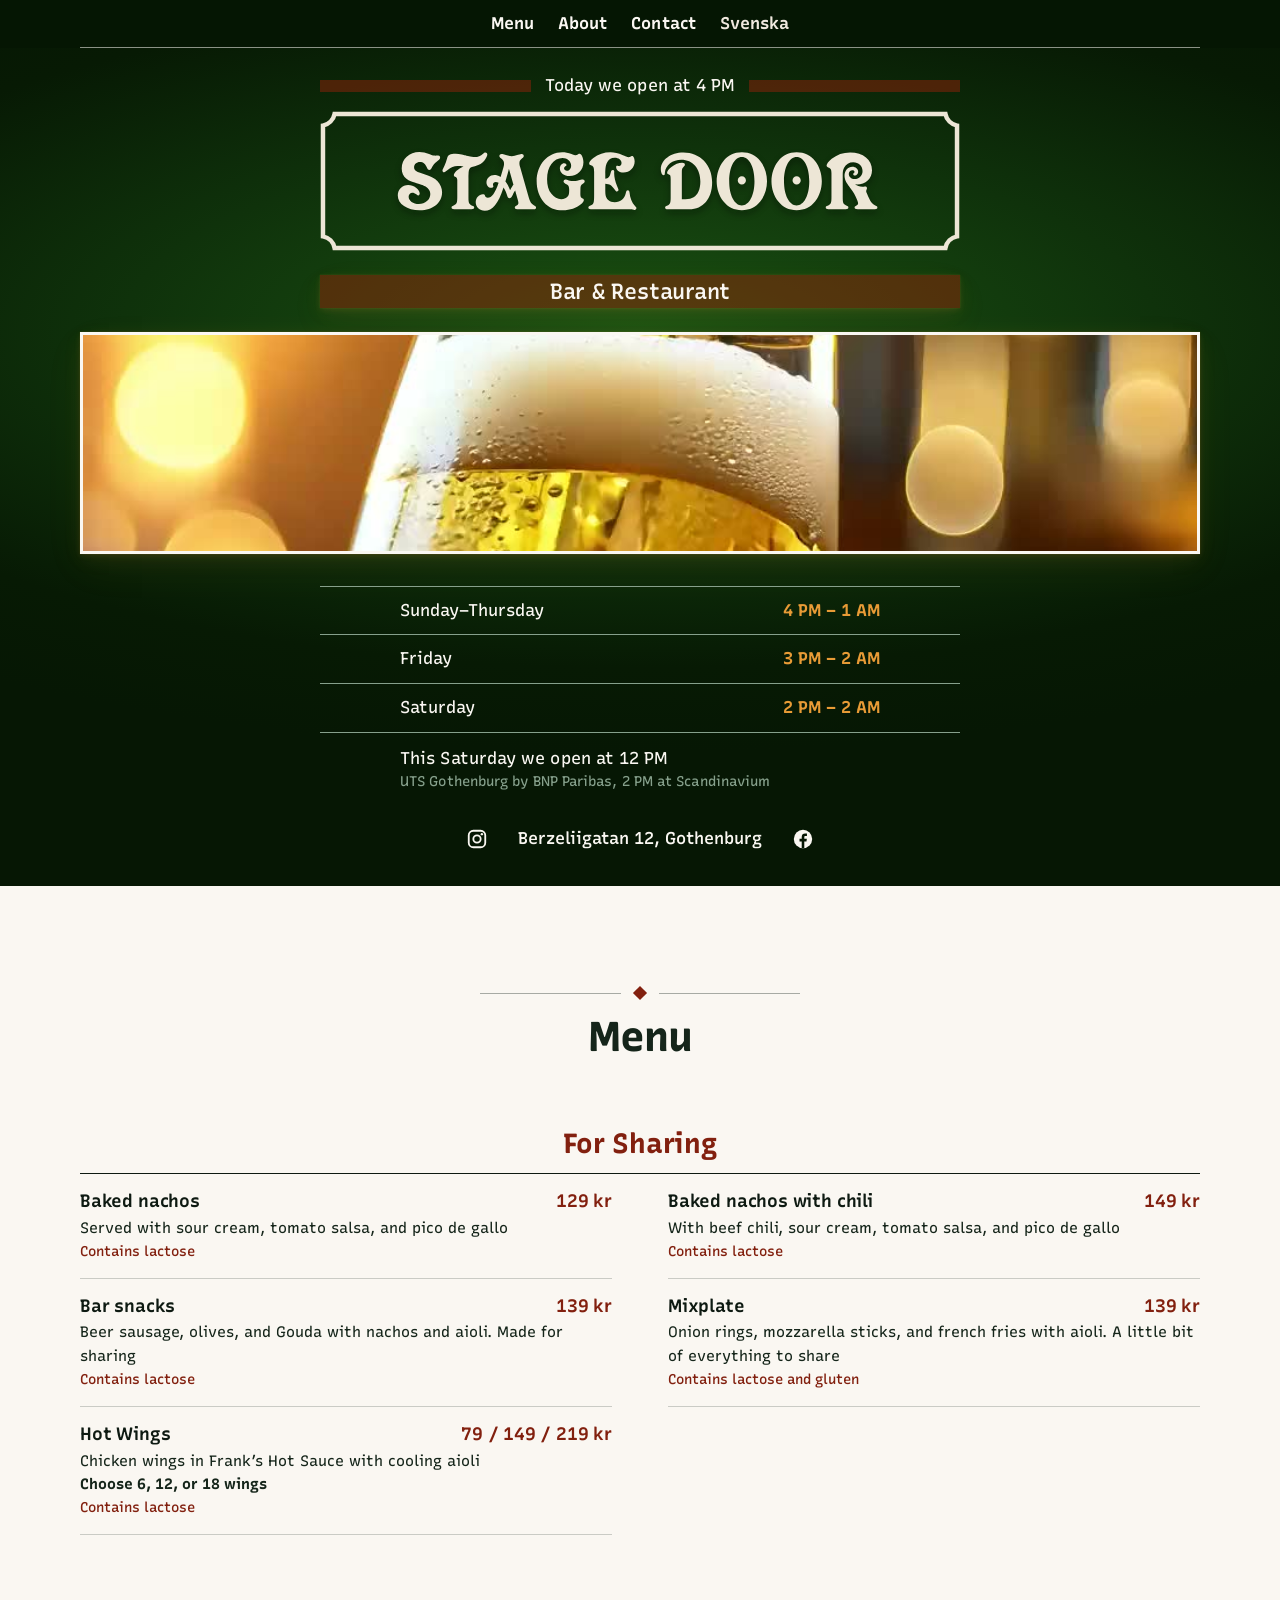
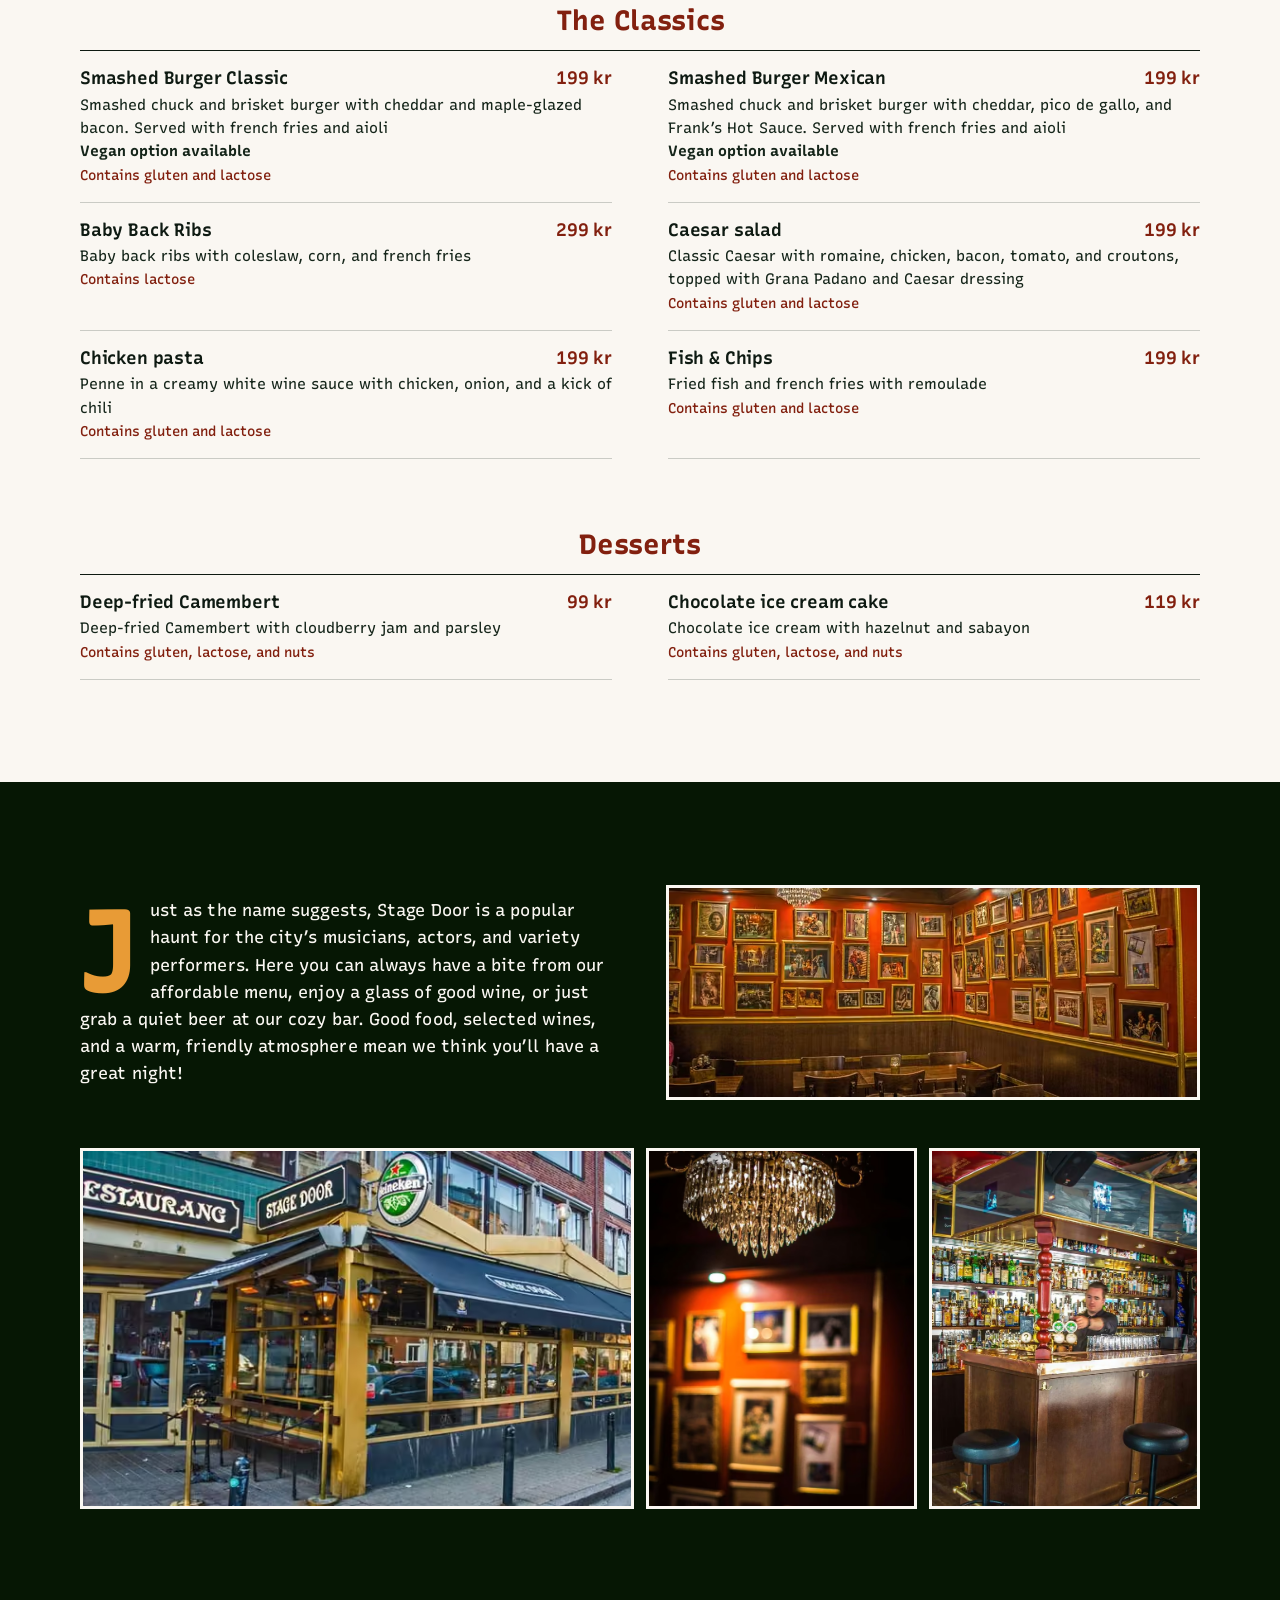
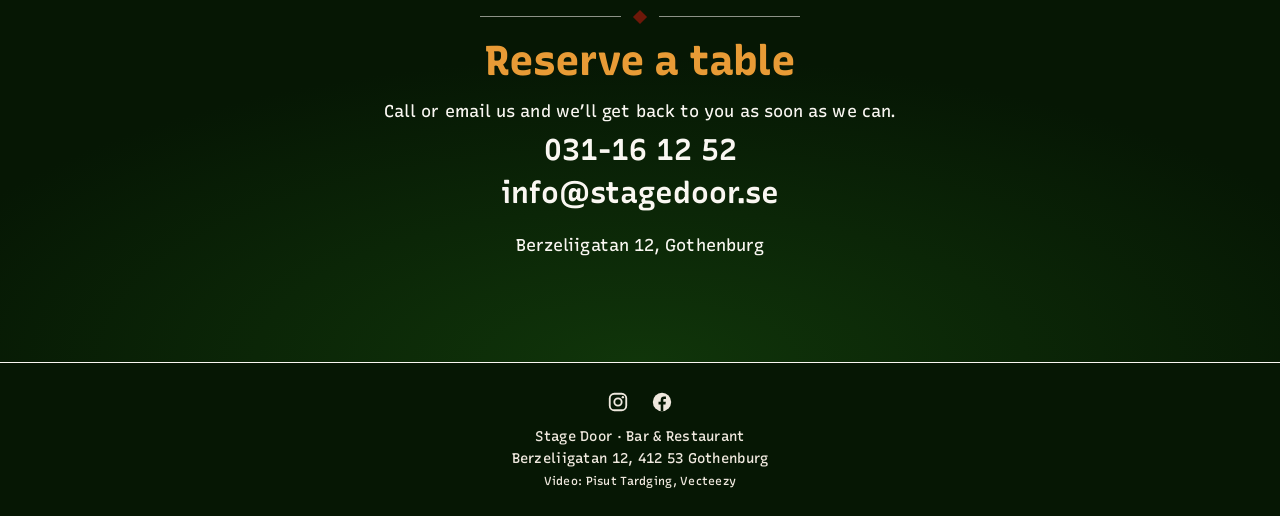
==== commit fac7a8be: "Följ Modern Web Guidance för rörelse, video och typsnitt - Pausen utan aria-pressed eftersom texten " ====
--- a/en.html
+++ b/en.html
@@ -31,7 +31,7 @@
 <link rel="preconnect" href="https://fonts.googleapis.com">
 <link rel="preconnect" href="https://fonts.gstatic.com" crossorigin>
 <link href="https://fonts.googleapis.com/css2?family=Recursive:slnt,wght,CASL@-15..0,300..1000,0..1&display=swap" rel="stylesheet">
-<link rel="stylesheet" href="style.css?v=6">
+<link rel="stylesheet" href="style.css?v=7">
 </head>
 <body>
 <header class="topp"><div class="wrap"><nav aria-label="Main menu"><a href="#meny">Menu</a><a href="#om">About</a><a href="#kontakt">Contact</a><a class="sprak" href="./" lang="sv" hreflang="sv">Svenska</a></nav></div></header>
@@ -43,8 +43,8 @@
       <h1 class="logo"><svg viewBox="0 0 430 94" role="img" aria-label="Stage Door"><!-- Ramen ritad efter originalets mått: 3 px linje, 2 px in från kanten, hörnen urgröpta med radie 10 från hörnpunkten. Orden står på originalets x-lägen 51 och 229. --><defs><filter id="logo-mjuk" x="-20%" y="-40%" width="140%" height="180%"><feGaussianBlur stdDeviation="2.5"/></filter><path id="logo-ram" d="M9.8 2H420.2A10 10 0 0 0 428 9.8V84.2A10 10 0 0 0 420.2 92H9.8A10 10 0 0 0 2 84.2V9.8A10 10 0 0 0 9.8 2Z"/><path id="logo-bokstaver" d="M82.03 54.64C82.03 51.83 80.94 49.14 78.99 47.13C77.21 45.3 75.09 44.09 71.07 42.83L67.23 41.57C64.25 40.59 63.22 39.62 63.22 37.84C63.22 35.83 64.88 34.29 67.06 34.29C69.41 34.29 70.84 35.55 72.05 38.53C72.39 39.33 72.74 39.56 73.48 39.56C74.17 39.56 74.46 39.33 74.91 38.53C75.89 36.46 76.86 35.2 78.36 34.06L79.96 32.74C80.48 32.28 80.71 31.88 80.71 31.36C80.71 30.5 80.19 29.93 79.45 29.93C79.22 29.93 78.87 29.98 78.53 29.98C78.13 30.04 77.78 30.04 77.44 30.04C76.12 30.04 76 30.04 73.25 28.95C71.24 28.15 68.84 27.63 66.77 27.63C60 27.63 54.9 32.34 54.9 38.59C54.9 41.51 55.93 43.86 58.05 45.53C59.43 46.62 61.21 47.42 64.94 48.51C68.38 49.48 69.75 50.06 71.19 50.92C73.02 52.06 74.11 53.78 74.11 55.73C74.11 59.46 70.67 62.5 66.43 62.5C62.58 62.5 59.55 60.32 59.55 57.57C59.55 56.08 60.63 54.87 62.07 54.87C62.93 54.87 63.85 55.28 64.71 55.91C65.68 56.65 65.74 56.71 66.08 56.71C66.6 56.71 67 56.19 67 55.5C67 52.75 62.99 49.77 59.26 49.77C55.3 49.77 52.26 52.81 52.26 56.82C52.26 62.56 58.51 66.75 67.12 66.75C75.89 66.75 82.03 61.76 82.03 54.64ZM96.42 37.21C92.64 38.93 89.94 41.34 89.94 43.12C89.94 43.69 90.17 43.92 90.8 44.15C91.83 44.49 92.23 45.12 92.23 46.5V57.34C92.23 62.1 92.01 62.56 89.2 63.82C88.62 64.05 88.39 64.34 88.39 64.91C88.39 65.66 88.91 66 90.17 66H101.75C103.07 66 103.59 65.66 103.59 64.91C103.59 64.34 103.36 64.05 102.79 63.82C100.09 62.62 99.75 62.04 99.75 58.09V57.34V46.62C99.75 46.27 99.75 45.81 99.75 45.18C99.75 43.58 99.75 42.89 99.8 42.26C99.86 40.36 100.15 39.22 100.72 38.53C101.24 37.9 101.41 37.84 104.51 36.92C107.15 36.18 108.87 35.09 110.36 33.37C111.56 31.88 112.42 30.21 112.42 29.18C112.42 28.44 111.85 27.86 111.05 27.86C110.59 27.86 110.24 28.09 109.55 28.72C107.95 30.27 106.17 30.96 103.93 30.96C102.73 30.96 101.53 30.73 99.4 30.21C96.48 29.47 95.91 29.35 95.22 29.18C93.78 28.89 92.46 28.78 91.14 28.78C87.3 28.78 86.1 29.41 85.41 31.82C84.89 33.71 84.32 35.26 83.63 36.81C82.43 39.39 82.31 39.62 82.31 40.08C82.31 40.65 82.83 41.17 83.4 41.17C83.69 41.17 84.03 41 84.38 40.71L85.75 39.56C87.88 37.73 90.06 36.87 92.29 36.87C93.61 36.87 94.99 36.98 96.42 37.21ZM123.32 51.32C124.41 52.98 125.27 54.87 125.84 57.05C126.13 58.14 126.59 58.54 127.45 58.54C128.14 58.54 128.65 58.2 129 57.34L129.57 56.19C130.03 55.05 130.43 54.36 131.12 53.38L133.07 60.32C133.18 60.84 133.3 61.47 133.3 61.87C133.3 62.62 132.9 63.13 132.15 63.53C131.12 64.05 130.89 64.28 130.89 64.91C130.89 65.71 131.35 66 132.44 66H143.16H143.68C144.82 65.94 145.17 65.66 145.17 64.8C145.17 64.22 144.94 63.99 144.19 63.59C142.01 62.56 141.15 61.35 140.18 57.86L134.5 37.84C134.1 36.46 133.99 35.72 133.99 35.03C133.99 33.77 134.5 32.85 135.82 31.76C136.68 31.07 136.91 30.67 136.91 30.16C136.91 29.41 136.34 28.84 135.53 28.84C134.96 28.84 134.67 28.95 133.07 29.47C131.4 30.04 130.09 30.33 128.88 30.33C127.79 30.33 126.01 29.98 124.87 29.64L123.2 29.07C122.8 28.95 122.34 28.84 122 28.84C121.2 28.84 120.51 29.47 120.51 30.21C120.51 30.73 120.79 31.13 121.6 31.76C123.09 32.97 123.66 33.88 123.66 35.38C123.66 36.64 123.26 38.13 121.48 43.81L121.37 44.32C119.76 43.29 118.62 42.95 117.18 42.95C114.2 42.95 111.85 45.18 111.85 47.99C111.85 50 113.22 51.55 114.95 51.55C115.81 51.55 116.49 51.2 116.49 50.69C116.49 50.57 116.49 50.46 116.44 50.29C116.21 49.66 116.21 49.6 116.21 49.31C116.21 48.39 117.01 47.65 118.04 47.65C118.73 47.65 119.25 47.82 119.99 48.16C117.64 55.16 115.4 58.26 112.71 58.26C111.85 58.26 111.22 57.86 110.93 57.11L110.76 56.54C110.59 56.08 110.13 55.85 109.44 55.85C106.74 55.85 104.62 58.32 104.62 61.35C104.62 64.62 107.15 67.03 110.7 67.03C115.81 67.03 119.88 62.1 123.15 51.83ZM129.97 49.48C129.11 50.57 128.77 51.15 127.96 52.81L127.73 53.27C126.59 50.4 125.9 49.08 124.58 47.42C124.81 46.62 124.87 46.27 125.38 44.49L126.07 42.09L126.76 39.68C126.76 39.62 126.82 39.33 126.93 38.82ZM174.99 51.95C174.99 50.52 175.33 49.77 176.37 49.02L177.28 48.34C177.63 48.11 177.86 47.65 177.86 47.3C177.86 46.62 177.28 46.04 176.6 46.04C176.25 46.04 175.79 46.1 175.22 46.27C173.33 46.9 172.07 47.07 170.52 47.07C169.31 47.07 168.17 46.96 167.13 46.62C166.16 46.27 165.36 46.1 164.95 46.1C164.27 46.1 163.64 46.73 163.64 47.42C163.64 47.99 163.98 48.39 164.84 48.8C167.02 49.77 167.42 50.46 167.42 53.04C167.42 55.1 167.25 56.14 166.67 57.05C165.87 58.32 164.04 59.23 162.03 59.23C159.68 59.23 157.27 57.91 155.49 55.62C153.48 53.15 152.57 49.94 152.57 45.81C152.57 37.55 156.93 31.65 162.95 31.65C166.16 31.65 168.74 33.94 168.74 36.75C168.74 38.64 167.48 40.14 165.93 40.14C164.84 40.14 163.98 39.45 163.98 38.47C163.98 37.96 164.27 37.5 164.84 37.15C165.47 36.81 165.59 36.64 165.59 36.24C165.59 35.6 164.95 35.09 164.09 35.09C162.49 35.09 161.17 36.69 161.17 38.59C161.17 41.57 163.92 43.69 167.65 43.69C172.93 43.69 177 39.62 177 34.4C177 31.59 175.68 28.67 174.42 28.67C174.02 28.67 173.96 28.67 173.21 29.18C172.75 29.53 172.18 29.7 171.66 29.7C171.21 29.7 170.98 29.64 168.97 28.89C166.85 28.03 164.78 27.69 162.72 27.69C152.97 27.69 145.57 36.06 145.57 47.19C145.57 52.64 147.29 57.63 150.39 61.24C153.6 64.91 157.79 66.75 163.18 66.75C167.94 66.75 172.41 65.25 175.28 62.73C176.54 61.58 177.28 60.55 177.28 59.75C177.28 59.35 177.06 59.12 176.54 58.83C175.22 58.2 174.93 57.63 174.93 55.45ZM191.68 48.85C194.66 49.08 195.92 49.83 197.7 52.41C198.73 53.9 198.85 54.07 199.42 54.07C200.05 54.07 200.57 53.61 200.57 52.98C200.57 52.75 200.45 52.47 200.34 52.18L199.59 50.46C198.39 47.59 197.59 44.09 197.64 41.63L197.7 40.77C197.7 40.08 197.36 39.68 196.73 39.68C196.04 39.68 195.64 40.14 195.41 41.17C194.66 44.32 193.8 45.24 191.68 45.47V42.2C191.68 38.36 191.97 36.41 192.71 34.86C193.74 32.68 195.58 31.48 197.99 31.48C200.63 31.48 202.58 32.97 202.58 34.97C202.58 36.12 201.89 37.04 200.91 37.04C200.8 37.04 200.63 36.98 200.51 36.98L200 36.81C199.88 36.75 199.77 36.75 199.71 36.75C199.25 36.75 198.96 37.1 198.96 37.61C198.96 39.68 201.26 41.4 203.9 41.4C208.08 41.4 211.41 38.13 211.41 34C211.41 31.93 210.66 30.16 209.74 30.16C209.63 30.16 209.46 30.16 209.4 30.21L208.83 30.56C208.37 30.84 207.79 31.02 207.16 31.02C206.48 31.02 206.3 30.96 203.55 29.81C200.05 28.26 197.99 27.75 195.18 27.75C190.93 27.75 186.86 29.07 183.65 31.53C181.82 32.97 180.84 34.23 180.84 35.26C180.84 35.78 181.07 36.06 181.7 36.24C183.71 36.92 184.17 37.78 184.17 41V56.37C184.17 61.76 183.88 62.56 181.76 63.42C180.55 63.94 180.32 64.16 180.32 64.85C180.32 65.66 180.78 66 181.93 66H206.82H207.57C209.06 66 209.86 66.11 210.83 66.4C211.06 66.52 211.29 66.52 211.47 66.52C212.04 66.52 212.61 65.89 212.61 65.25C212.61 64.8 212.44 64.57 211.52 63.59C209.57 61.58 208.31 58.37 207.97 54.7C207.85 53.78 207.51 53.33 206.82 53.33C206.13 53.33 205.79 53.78 205.44 55.28C204.53 59.18 202 61.24 198.05 61.24C194.38 61.24 192.14 59.29 191.79 55.91C191.74 55.16 191.68 53.78 191.68 53.15ZM243.11 59.29V41.22C243.11 38.93 243.34 38.3 244.48 37.21C245 36.75 245.17 36.46 245.17 36.06C245.17 35.32 244.48 34.8 243.34 34.8C241.04 34.8 238.41 35.83 236.11 37.67C234.33 39.05 233.19 40.59 233.19 41.51C233.19 42.03 233.47 42.31 234.39 42.66C235.42 43.06 235.6 43.52 235.6 45.93V58.37C235.6 61.99 235.14 62.79 232.73 63.76C232.1 63.99 231.87 64.34 231.87 64.85C231.87 65.77 232.21 66 233.7 66H248.1C257.45 66 263.47 58.89 263.47 47.82C263.47 36.29 255.38 27.92 244.14 27.92C235.65 27.92 229 32.91 229 39.16C229 41.34 229.86 43.12 230.84 43.12C231.29 43.12 231.58 42.83 231.64 42.31L231.75 41.22C232.21 36.29 236.86 32.68 242.76 32.68C250.51 32.68 255.55 38.53 255.55 47.42C255.55 52.52 253.95 56.25 251.02 58.03C249.59 58.89 247.93 59.29 245.52 59.29ZM266.51 47.19C266.51 52.18 268.11 57.05 270.98 60.67C274.13 64.68 278.21 66.63 283.43 66.63C288.7 66.63 292.77 64.68 295.93 60.67C298.74 57.05 300.34 52.18 300.34 47.19C300.34 42.2 298.74 37.33 295.93 33.77C292.77 29.7 288.7 27.75 283.43 27.75C278.21 27.75 274.13 29.7 270.98 33.77C268.11 37.33 266.51 42.2 266.51 47.19ZM274.94 47.19C274.94 37.78 278.49 30.96 283.43 30.96C288.36 30.96 291.91 37.78 291.91 47.19C291.91 56.65 288.36 63.42 283.43 63.42C278.49 63.42 274.94 56.59 274.94 47.19ZM286.18 46.62C286.18 45.07 284.97 43.81 283.43 43.81C281.88 43.81 280.67 45.07 280.67 46.62C280.67 48.11 281.88 49.31 283.43 49.31C284.97 49.31 286.18 48.11 286.18 46.62ZM303.33 47.19C303.33 52.18 304.93 57.05 307.8 60.67C310.95 64.68 315.02 66.63 320.24 66.63C325.52 66.63 329.59 64.68 332.75 60.67C335.56 57.05 337.16 52.18 337.16 47.19C337.16 42.2 335.56 37.33 332.75 33.77C329.59 29.7 325.52 27.75 320.24 27.75C315.02 27.75 310.95 29.7 307.8 33.77C304.93 37.33 303.33 42.2 303.33 47.19ZM311.76 47.19C311.76 37.78 315.31 30.96 320.24 30.96C325.18 30.96 328.73 37.78 328.73 47.19C328.73 56.65 325.18 63.42 320.24 63.42C315.31 63.42 311.76 56.59 311.76 47.19ZM323 46.62C323 45.07 321.79 43.81 320.24 43.81C318.7 43.81 317.49 45.07 317.49 46.62C317.49 48.11 318.7 49.31 320.24 49.31C321.79 49.31 323 48.11 323 46.62ZM359.53 49.25C360.04 49.31 360.39 49.31 360.68 49.31C366.64 49.31 370.88 45.3 370.88 39.73C370.88 32.68 364.98 27.8 356.2 27.8C351.38 27.8 347.26 29.24 343.81 32.16C341.64 34 340.37 35.66 340.37 36.69C340.37 37.33 340.66 37.61 341.46 37.9C343.18 38.41 343.64 39.22 343.64 41.97V57.4C343.64 62.1 343.41 62.56 340.55 63.82C339.97 64.05 339.8 64.34 339.8 64.91C339.8 65.66 340.32 66 341.58 66H353.22C354.54 66 355 65.66 355 64.91C355 64.34 354.83 64.05 354.25 63.82C351.38 62.56 351.21 62.1 351.21 57.34V42.89C351.21 40.65 351.44 39.33 352.13 38.07C353.28 35.78 355.57 34.4 358.27 34.4C361.94 34.4 364.52 36.87 364.52 40.31C364.52 43.4 362.22 45.76 359.18 45.76C356.95 45.76 355.28 44.32 355.28 42.37C355.28 41 356.37 39.85 357.75 39.85C358.55 39.85 359.13 40.31 359.13 41C359.13 41.28 359.07 41.34 358.67 41.68C358.38 41.91 358.27 42.14 358.27 42.43C358.27 42.89 358.78 43.29 359.47 43.29C360.62 43.29 361.59 42.2 361.59 40.82C361.59 38.87 359.87 37.38 357.69 37.38C354.71 37.38 352.42 40.02 352.42 43.4C352.42 44.78 352.7 46.16 353.45 47.59C353.91 48.57 354.25 49.02 356.26 51.66C358.5 54.53 359.59 56.42 360.9 59.81C361.36 61.01 361.54 61.53 361.54 61.99C361.54 62.73 361.08 63.25 360.16 63.65C359.41 64.05 359.18 64.34 359.18 64.85C359.18 65.71 359.7 66 361.31 66H372.32H372.83C374.04 66 374.5 65.66 374.5 64.85C374.5 64.39 374.27 63.99 373.81 63.82L373.06 63.48C370.83 62.5 369.68 60.84 367.56 55.68C367.1 54.59 366.98 54.24 366.98 53.9C366.98 53.61 367.04 53.44 367.27 52.81C367.44 52.35 367.5 52.06 367.5 51.83C367.5 51.2 367.1 50.8 366.35 50.8C366.12 50.8 365.78 50.8 365.38 50.86C364.98 50.86 364.63 50.92 364.35 50.92C362.51 50.92 360.73 50.29 359.53 49.25Z"/><clipPath id="logo-inom"><use href="#logo-ram"/></clipPath></defs><!-- En svag skugga under bokstäverna, innanför ramen. STAGE DOOR är ritade former ur VictorianStd (x 51 och 229, baslinje 66, 57,35 px, med typsnittets kerning), inte text: Safari på iPhone tappade mellanrummet när orden var text --><g clip-path="url(#logo-inom)"><use href="#logo-bokstaver" fill="#020a03" opacity=".35" filter="url(#logo-mjuk)" transform="translate(0 2.5)"/></g><use href="#logo-ram" fill="none" stroke="#EDE6D6" stroke-width="3"/><use href="#logo-bokstaver" fill="#EDE6D6"/></svg></h1>
       <p class="band">Bar & Restaurant</p>
       <div class="photo">
-        <video muted loop playsinline preload="auto" poster="bilder/hallning-loop.jpg" src="bilder/hallning-loop.mp4" aria-label="Beer being poured into a glass"></video>
-        <button class="paus" type="button" aria-pressed="false"><span class="visuellt-dold">Pause motion</span></button>
+        <video width="960" height="540" muted loop playsinline preload="auto" poster="bilder/hallning-loop.jpg" src="bilder/hallning-loop.mp4" aria-label="Beer being poured into a glass"></video>
+        <button class="paus" type="button"><span class="visuellt-dold">Pause motion</span></button>
       </div>
       <div class="tider">
       <div class="bill">
@@ -202,15 +202,18 @@
 // Evenemang på Scandinavium hämtas dagligen av scripts/hamta-evenemang.mjs; utan filen gäller ordinarie tider
 // Filmen loopar; med minskad rörelse står den still på första bildrutan
 const hallning = document.querySelector(".photo video"), paus = document.querySelector(".paus");
-// Ett klick på filmen stoppar filmen och bubblorna (WCAG 2.2.2). Klickytan är en osynlig knapp över filmen, så den fungerar även med tangentbord och skärmläsare; aria-pressed = pausad
+// Ett klick på filmen stoppar filmen och bubblorna (WCAG 2.2.2). Klickytan är en osynlig knapp över filmen, så den fungerar även med tangentbord och skärmläsare.
+// Knappens text växlar mellan Pausa och Spela upp, därför ingen aria-pressed
 function satt_rorelse(pa) {
   document.documentElement.classList.toggle("stilla", !pa);
-  paus.setAttribute("aria-pressed", String(!pa));
   paus.lastElementChild.textContent = pa ? T.pausa : T.spela;
   if (pa) hallning.play().catch(() => {}); else hallning.pause();
 }
-paus.onclick = () => satt_rorelse(paus.getAttribute("aria-pressed") === "true");
-satt_rorelse(!matchMedia("(prefers-reduced-motion: reduce)").matches);
+paus.onclick = () => satt_rorelse(document.documentElement.classList.contains("stilla"));
+// 4. Följ inställningen för minskad rörelse även om den ändras medan sidan är öppen
+const minskad = matchMedia("(prefers-reduced-motion: reduce)");
+minskad.addEventListener("change", e => satt_rorelse(!e.matches));
+satt_rorelse(!minskad.matches);
 // Bubblor som stiger i förstasidans bakgrund, med slumpad storlek, läge och fart
 const bubblor = document.querySelector(".bubblor");
 for (let i = 0; i < 36; i++) {
--- a/style.css
+++ b/style.css
@@ -15,7 +15,7 @@
 }
 *{box-sizing:border-box;margin:0}
 html{scrollbar-color:var(--copper) var(--green-deep);-webkit-text-size-adjust:100%;text-size-adjust:100%}
-body{background:var(--flaska);color:var(--white);font-family:var(--f);font-size:var(--size-body);font-weight:calc(var(--w-body) + 30);line-height:1.6;letter-spacing:calc(var(--t-body) + 0.005em);font-variation-settings:"CASL" var(--casl),"slnt" var(--slnt)}
+body{background:var(--flaska);color:var(--white);font-family:var(--f);font-size:var(--size-body);font-weight:calc(var(--w-body) + 30);line-height:1.6;letter-spacing:calc(var(--t-body) + 0.005em);font-variation-settings:"CASL" var(--casl),"slnt" var(--slnt);font-size-adjust:from-font}
 ::selection{background:var(--copper);color:var(--white)}
 a{color:inherit;text-underline-offset:.2em;text-decoration-thickness:2px}
 :focus-visible{outline:3px solid var(--gold-light);outline-offset:3px}
@@ -34,9 +34,9 @@
 /* Bubblor som stiger genom det gröna bakom förstasidan; står svagt stilla vid minskad rörelse */
 .poster{position:relative;isolation:isolate;overflow:hidden;--copper:#a6220b6e} /* mörkare rött bara på förstasidan: bandet och strecken */
 .bubblor{position:absolute;inset:0;overflow:hidden;pointer-events:none;z-index:-1}
-.bubblor span{position:absolute;bottom:-60px;background:rgba(255,255,255,.18);border-radius:50%;will-change:transform,opacity;animation:stig linear infinite}
+.bubblor span{position:absolute;bottom:var(--y);opacity:.15;background:rgba(255,255,255,.18);border-radius:50%}
 @keyframes stig{0%{transform:translate3d(0,0,0);opacity:0}15%{opacity:.6}100%{transform:translate3d(0,-120vh,0);opacity:0}}
-@media (prefers-reduced-motion:reduce){.bubblor span{animation:none;opacity:.15;bottom:var(--y)}}
+@media (prefers-reduced-motion:no-preference){.bubblor span{bottom:-60px;animation:stig linear infinite}}
 #kontakt{background:radial-gradient(80% 90% at 50% 100%,#10350A,var(--flaska) 75%)}
 .poster{padding:var(--sp-24) 0 var(--sp-32);text-align:center}
 /* Menyraden följer med högst upp på hela sidan */
